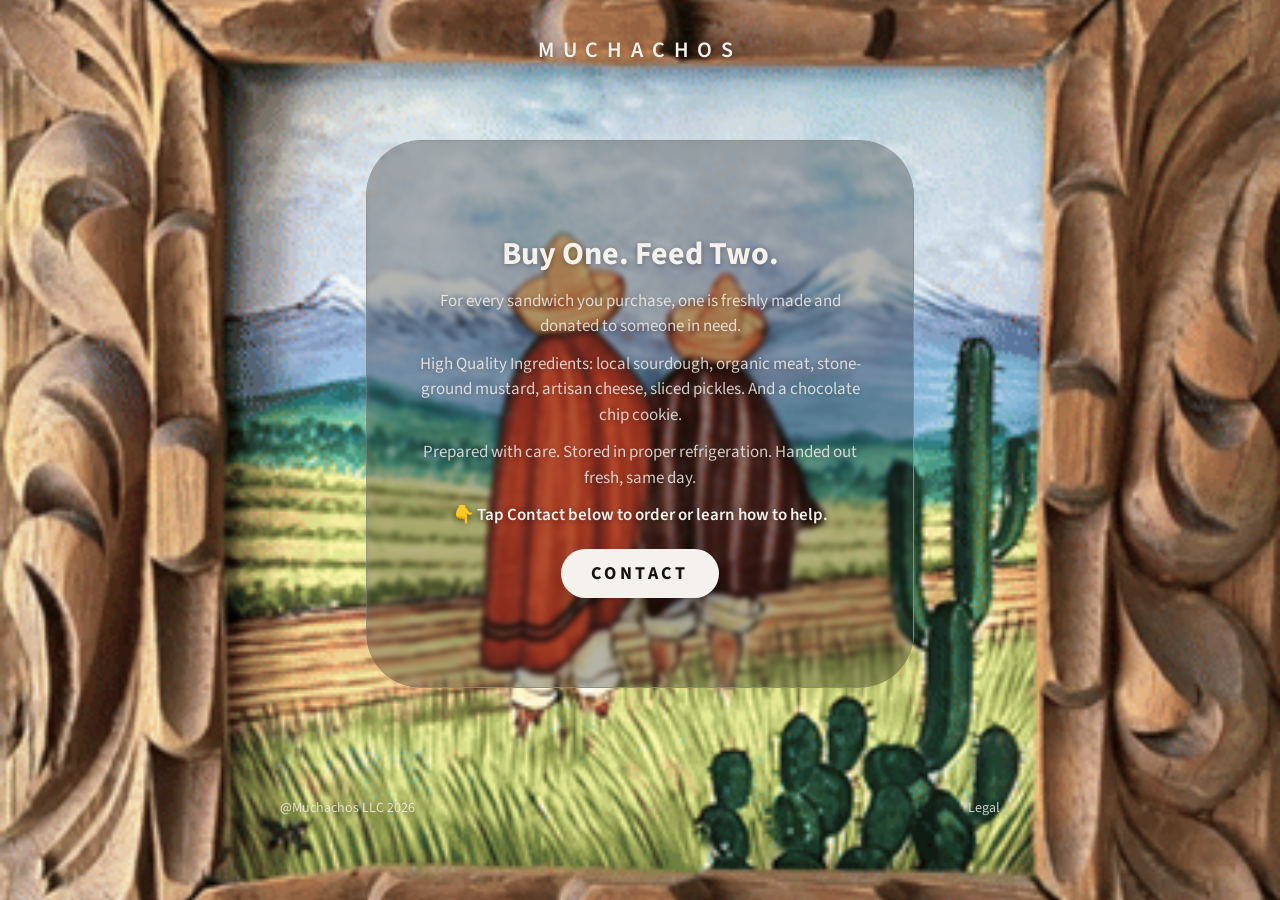
==== index.html @ e2673256 "Refine hero copy and legal spacing" ====
<!doctype html>
<html lang="en">
  <head>
    <meta charset="utf-8" />
    <meta name="viewport" content="width=device-width, initial-scale=1" />
    <title>Muchachos</title>
    <link rel="preconnect" href="https://fonts.googleapis.com" />
    <link rel="preconnect" href="https://fonts.gstatic.com" crossorigin />
    <link
      href="https://fonts.googleapis.com/css2?family=Source+Sans+3:wght@400;600;700&display=swap"
      rel="stylesheet"
    />
    <link rel="stylesheet" href="styles.css" />
  </head>
  <body>
    <header class="site-header" aria-label="Site header">
      <a href="index.html" aria-label="Muchachos home">MUCHACHOS</a>
    </header>
    <div class="frame-container" aria-label="Framed artwork">
      <img class="frame-image" src="public/frame.png" alt="" />
      <div class="image-mask">
        <img class="inner-image" src="public/artwork.jpg" alt="" />
        <div class="text-overlay">
          <h1>Buy One. Feed Two.</h1>
          <p>
            For every sandwich you purchase, one is freshly made and donated to
            someone in need.
          </p>
          <p>
            High Quality Ingredients: local sourdough, organic meat, stone-ground
            mustard, artisan cheese, sliced pickles. And a chocolate chip cookie.
          </p>
          <p>
            Prepared with care. Stored in proper refrigeration. 
            Handed out fresh, same day.
          </p>
          <p class="cta">👇 Tap Contact below to order or learn how to help.</p>
          <a class="contact-button" href="#contact">Contact</a>
        </div>
      </div>
    </div>

    <div class="modal" id="contact" role="dialog" aria-modal="true">
      <a class="modal-backdrop" href="#" aria-label="Close contact form"></a>
      <div class="modal-card" role="document">
        <div class="modal-header">
          <h2>Contact Muchachos</h2>
          <a class="modal-close" href="#" aria-label="Close contact form">×</a>
        </div>
        <form class="contact-form">
          <label>
            Name
            <input type="text" name="name" autocomplete="name" required />
          </label>
          <label>
            Phone
            <input type="tel" name="phone" autocomplete="tel" />
          </label>
          <label>
            Email
            <input type="email" name="email" autocomplete="email" required />
          </label>
          <label>
            Message
            <textarea name="message" rows="4" required></textarea>
          </label>
          <button type="submit">Send Message</button>
        </form>
      </div>
    </div>

    <footer class="site-footer">
      <span class="footer-left">@Muchachos LLC 2026</span>
      <a class="footer-right" href="legal.html">Legal</a>
    </footer>
  </body>
</html>
---- styles.css ----
:root {
  --bg: #111111;
  --text: #f5f2ed;
  --text-muted: rgba(245, 242, 237, 0.82);
  --overlay: rgba(0, 0, 0, 0.28);
  --frame-ratio: 1 / 1;
  --frame-max: 720px;
  --frame-inset: 12%;
  --frame-radius: 10%;
  --card: rgba(10, 10, 10, 0.92);
  --border: rgba(245, 242, 237, 0.18);
}

* {
  box-sizing: border-box;
}

body {
  margin: 0;
  min-height: 100vh;
  display: flex;
  flex-direction: column;
  align-items: center;
  justify-content: center;
  background-image: url("public/background.gif");
  background-size: cover;
  background-position: center;
  background-repeat: no-repeat;
  color: var(--text);
  font-family: "Source Sans 3", "Noto Sans", sans-serif;
  overflow: hidden;
}

.legal-page {
  justify-content: flex-start;
  overflow: auto;
}

.site-header {
  position: fixed;
  top: clamp(16px, 3vw, 28px);
  left: 50%;
  transform: translateX(-50%);
  font-size: clamp(16px, 2.6vw, 22px);
  letter-spacing: 0.4em;
  text-transform: uppercase;
  color: var(--text);
  font-weight: 600;
  z-index: 2;
  text-align: center;
  pointer-events: auto;
  text-shadow: 0 1px 6px rgba(0, 0, 0, 0.35);
}

.site-header a {
  color: inherit;
  text-decoration: none;
  display: inline-flex;
  align-items: center;
  justify-content: center;
  padding: 6px 10px;
}

.frame-container {
  position: relative;
  display: flex;
  align-items: center;
  justify-content: center;
  width: min(84vw, var(--frame-max), calc(100vh - 160px));
  aspect-ratio: var(--frame-ratio);
  max-height: calc(100vh - 160px);
}

.frame-image {
  width: 100%;
  height: auto;
  display: block;
  pointer-events: none;
  user-select: none;
}

.image-mask {
  position: absolute;
  inset: var(--frame-inset);
  overflow: hidden;
  border-radius: var(--frame-radius);
  display: flex;
}

.inner-image {
  width: 100%;
  height: 100%;
  object-fit: cover;
  display: block;
}

.text-overlay {
  position: absolute;
  inset: 0;
  display: flex;
  flex-direction: column;
  justify-content: center;
  align-items: center;
  padding: clamp(28px, 5vw, 48px);
  text-align: center;
  background: var(--overlay);
  backdrop-filter: blur(2px);
  gap: clamp(6px, 1.8vw, 12px);
}

.text-overlay h1 {
  margin: 0;
  font-size: clamp(20px, 3.2vw, 32px);
  font-weight: 700;
  color: var(--text);
  text-shadow: 0 1px 6px rgba(0, 0, 0, 0.35);
}

.text-overlay p {
  margin: 0;
  font-size: clamp(13px, 2.1vw, 17px);
  line-height: 1.5;
  color: var(--text-muted);
  text-shadow: 0 1px 6px rgba(0, 0, 0, 0.3);
}

.text-overlay .cta {
  font-weight: 600;
  color: var(--text);
  text-shadow: 0 1px 6px rgba(0, 0, 0, 0.35);
}

.contact-button {
  margin-top: 8px;
  padding: 12px 30px;
  border-radius: 999px;
  background: var(--text);
  color: #14110c;
  font-size: clamp(14px, 2.2vw, 18px);
  font-weight: 700;
  text-decoration: none;
  text-transform: uppercase;
  letter-spacing: 0.2em;
  transition: transform 0.2s ease, box-shadow 0.2s ease;
  box-shadow: 0 16px 30px rgba(0, 0, 0, 0.32);
}

.contact-button:hover,
.contact-button:focus-visible {
  transform: translateY(-2px);
  box-shadow: 0 20px 36px rgba(0, 0, 0, 0.4);
}

.site-footer {
  display: flex;
  justify-content: space-between;
  width: min(84vw, var(--frame-max), calc(100vh - 160px));
  padding: 24px 0 28px;
  font-size: 14px;
  color: var(--text-muted);
  text-shadow: 0 1px 6px rgba(0, 0, 0, 0.35);
}

.footer-right {
  color: inherit;
  text-decoration: none;
}

.modal {
  position: fixed;
  inset: 0;
  display: flex;
  align-items: center;
  justify-content: center;
  opacity: 0;
  pointer-events: none;
  transition: opacity 0.2s ease;
  z-index: 4;
}

.modal:target {
  opacity: 1;
  pointer-events: auto;
}

.modal-backdrop {
  position: absolute;
  inset: 0;
  background: rgba(0, 0, 0, 0.65);
}

.modal-card {
  position: relative;
  width: min(92vw, 520px);
  background: var(--card);
  border: 1px solid var(--border);
  border-radius: 20px;
  padding: clamp(20px, 4vw, 32px);
  box-shadow: 0 30px 70px rgba(0, 0, 0, 0.45);
  z-index: 1;
}

.modal-header {
  display: flex;
  align-items: center;
  justify-content: space-between;
  gap: 16px;
  margin-bottom: 18px;
}

.modal-header h2 {
  margin: 0;
  font-size: clamp(20px, 3vw, 26px);
  letter-spacing: 0.08em;
  text-transform: uppercase;
}

.modal-close {
  font-size: 28px;
  text-decoration: none;
  color: var(--text);
  line-height: 1;
}

.contact-form {
  display: grid;
  gap: 14px;
}

.contact-form label {
  display: grid;
  gap: 6px;
  font-size: 13px;
  letter-spacing: 0.08em;
  text-transform: uppercase;
  color: var(--text-muted);
}

.contact-form input,
.contact-form textarea {
  width: 100%;
  border-radius: 12px;
  border: 1px solid var(--border);
  background: rgba(255, 255, 255, 0.04);
  color: var(--text);
  padding: 10px 12px;
  font-size: 15px;
  font-family: inherit;
}

.contact-form textarea {
  resize: vertical;
}

.contact-form button {
  margin-top: 6px;
  padding: 12px 18px;
  border-radius: 999px;
  border: none;
  background: var(--text);
  color: #14110c;
  font-size: 14px;
  font-weight: 700;
  text-transform: uppercase;
  letter-spacing: 0.18em;
  cursor: pointer;
}

@media (max-width: 640px) {
  .frame-container {
    width: min(92vw, calc(100vh - 140px));
  }

  .site-footer {
    width: min(92vw, calc(100vh - 140px));
  }
}

@media (max-height: 760px) {
  .text-overlay {
    padding: clamp(20px, 4vw, 32px);
  }

  .text-overlay h1 {
    font-size: clamp(18px, 3vw, 28px);
  }

  .text-overlay p {
    font-size: clamp(12px, 2vw, 16px);
    line-height: 1.4;
  }

  .contact-button {
    padding: 10px 24px;
    font-size: clamp(13px, 2vw, 16px);
    letter-spacing: 0.16em;
  }
}

@media (max-width: 360px), (max-height: 600px) {
  .site-header {
    letter-spacing: 0.28em;
    font-size: 14px;
  }

  .text-overlay {
    gap: 6px;
    padding: 16px;
  }

  .text-overlay h1 {
    font-size: 18px;
  }

  .text-overlay p {
    font-size: 12px;
    line-height: 1.35;
  }

  .contact-button {
    padding: 9px 18px;
    font-size: 12px;
    letter-spacing: 0.12em;
  }

  .site-footer {
    font-size: 12px;
    padding: 16px 0 20px;
  }
}

.bg {
  position: fixed;
  inset: 0;
  background-image: url("public/background.gif");
  background-size: cover;
  background-position: center;
  filter: blur(2px) saturate(0.85);
  transform: scale(1.02);
  z-index: -2;
}

.page {
  position: relative;
  min-height: 100vh;
  width: min(92vw, 960px);
  margin: 0 auto;
  padding: clamp(28px, 6vw, 48px) 0 clamp(44px, 10vw, 84px);
  z-index: 0;
}

.page .site-footer {
  width: 100%;
}

.site-title {
  margin: 0 0 12px;
  text-align: center;
  letter-spacing: 0.4em;
  text-transform: uppercase;
  font-size: clamp(16px, 2.6vw, 22px);
  color: var(--text);
  text-decoration: none;
  text-shadow: 0 1px 6px rgba(0, 0, 0, 0.35);
}

.content {
  background: rgba(12, 12, 12, 0.82);
  border: 1px solid var(--border);
  border-radius: 24px;
  padding: clamp(22px, 5vw, 40px);
  box-shadow: 0 24px 60px rgba(0, 0, 0, 0.45);
  line-height: 1.6;
  margin-bottom: clamp(18px, 5vw, 32px);
}

.content h1 {
  margin-top: 0;
  text-transform: uppercase;
  letter-spacing: 0.18em;
}

.content p {
  color: var(--text-muted);
  text-shadow: 0 1px 6px rgba(0, 0, 0, 0.25);
}

.content strong {
  color: var(--text);
}

.footer-link {
  color: var(--text);
  text-decoration: none;
}

@media (max-width: 720px) {
  .page {
    width: min(92vw, 720px);
    padding: clamp(20px, 6vw, 36px) 0;
  }

  .content {
    border-radius: 18px;
    padding: clamp(18px, 5vw, 28px);
  }

  .content h1 {
    font-size: clamp(20px, 6vw, 28px);
    letter-spacing: 0.12em;
  }

  .site-footer {
    flex-direction: column;
    align-items: center;
    gap: 8px;
  }
}
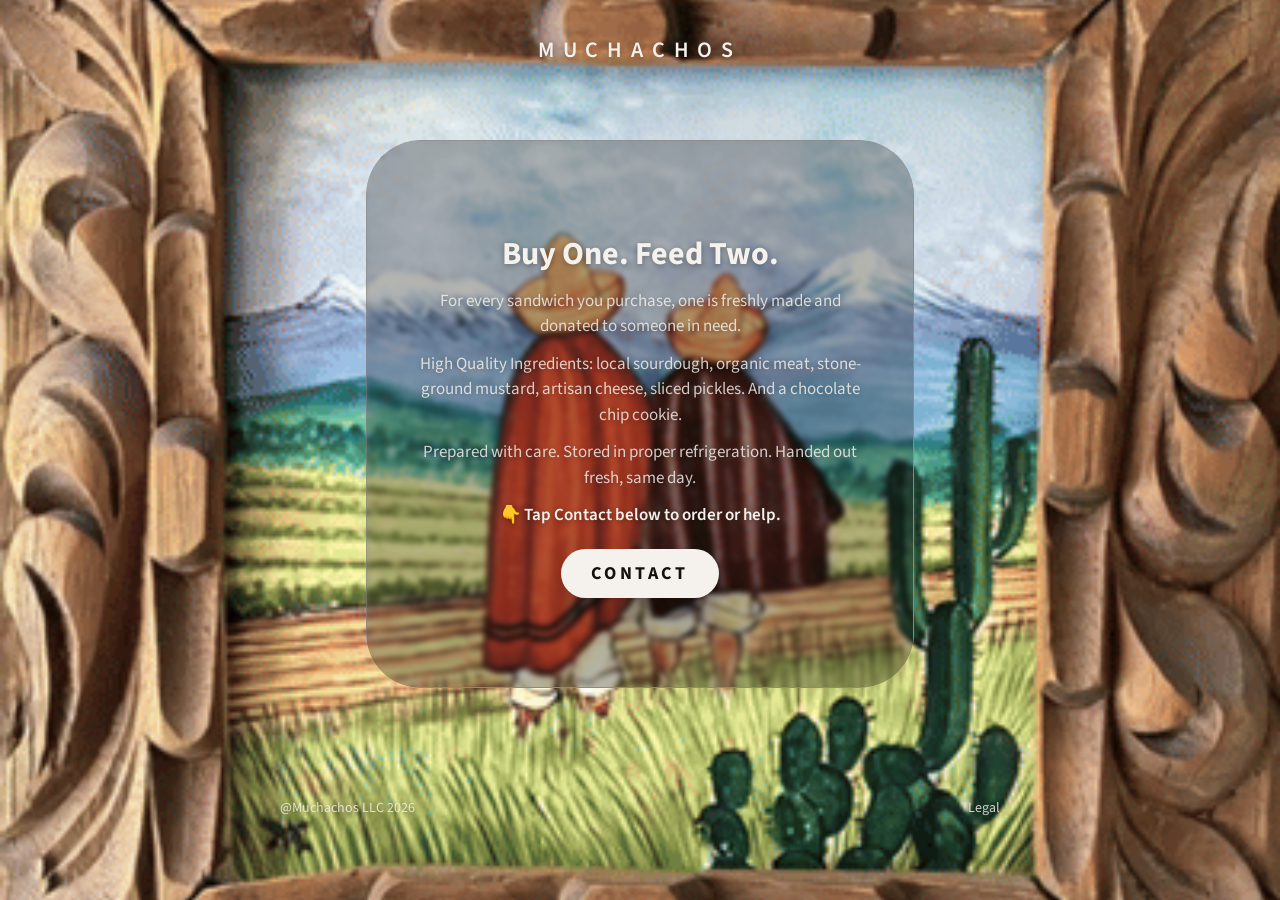
==== commit 4b8f1ddb: "Tweak hero CTA" ====
--- a/index.html
+++ b/index.html
@@ -34,7 +34,7 @@
             Prepared with care. Stored in proper refrigeration. 
             Handed out fresh, same day.
           </p>
-          <p class="cta">👇 Tap Contact below to order or learn how to help.</p>
+          <p class="cta">👇 Tap Contact below to order or help.</p>
           <a class="contact-button" href="#contact">Contact</a>
         </div>
       </div>
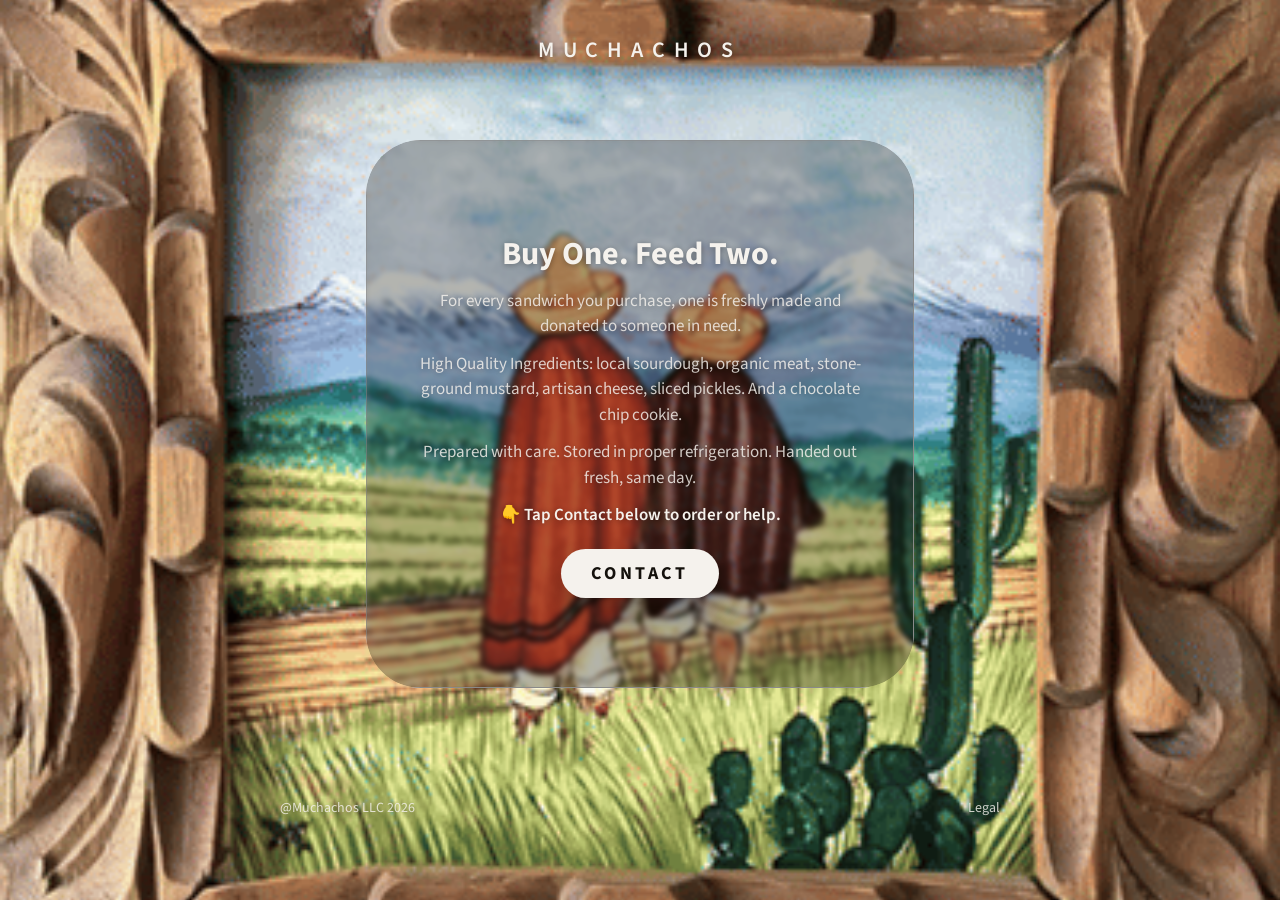
==== commit 49f413ff: "Add default mail subject to contact form" ====
--- a/index.html
+++ b/index.html
@@ -47,7 +47,14 @@
           <h2>Contact Muchachos</h2>
           <a class="modal-close" href="#" aria-label="Close contact form">×</a>
         </div>
-        <form class="contact-form">
+        <form
+          class="contact-form"
+          action="mailto:parkerrevers@gmail.com"
+          method="get"
+          enctype="text/plain"
+        >
+          <input type="hidden" name="cc" value="mattrevers@yahoo.com" />
+          <input type="hidden" name="subject" value="Muchachos contact form" />
           <label>
             Name
             <input type="text" name="name" autocomplete="name" required />
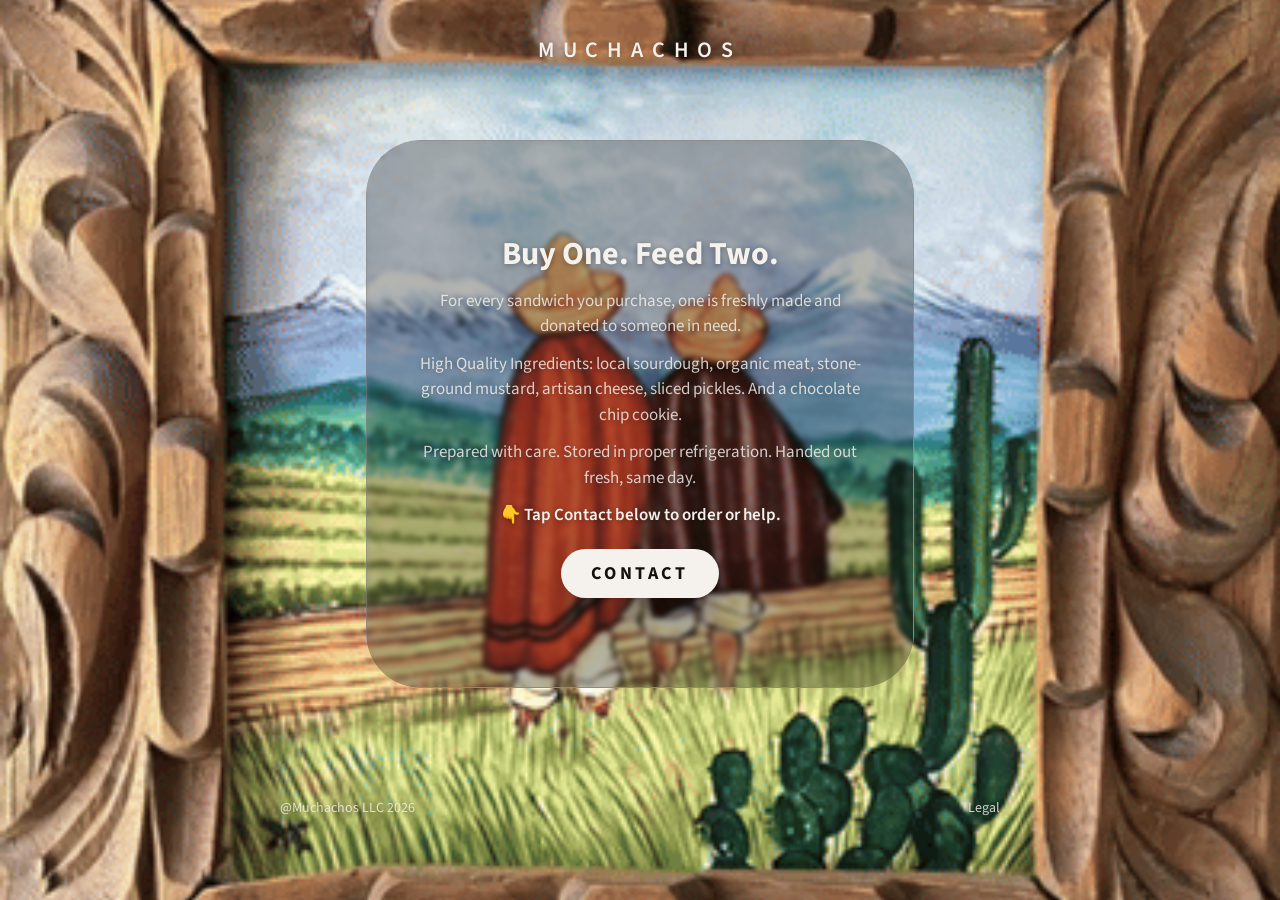
==== commit e0facce9: "Replace contact form with mailto link" ====
--- a/index.html
+++ b/index.html
@@ -35,44 +35,12 @@
             Handed out fresh, same day.
           </p>
           <p class="cta">👇 Tap Contact below to order or help.</p>
-          <a class="contact-button" href="#contact">Contact</a>
+          <a
+            class="contact-button"
+            href="mailto:parkerrevers@gmail.com?cc=mattrevers@yahoo.com&subject=Muchachos%20contact%20form"
+            >Contact</a
+          >
         </div>
-      </div>
-    </div>
-
-    <div class="modal" id="contact" role="dialog" aria-modal="true">
-      <a class="modal-backdrop" href="#" aria-label="Close contact form"></a>
-      <div class="modal-card" role="document">
-        <div class="modal-header">
-          <h2>Contact Muchachos</h2>
-          <a class="modal-close" href="#" aria-label="Close contact form">×</a>
-        </div>
-        <form
-          class="contact-form"
-          action="mailto:parkerrevers@gmail.com"
-          method="get"
-          enctype="text/plain"
-        >
-          <input type="hidden" name="cc" value="mattrevers@yahoo.com" />
-          <input type="hidden" name="subject" value="Muchachos contact form" />
-          <label>
-            Name
-            <input type="text" name="name" autocomplete="name" required />
-          </label>
-          <label>
-            Phone
-            <input type="tel" name="phone" autocomplete="tel" />
-          </label>
-          <label>
-            Email
-            <input type="email" name="email" autocomplete="email" required />
-          </label>
-          <label>
-            Message
-            <textarea name="message" rows="4" required></textarea>
-          </label>
-          <button type="submit">Send Message</button>
-        </form>
       </div>
     </div>
 
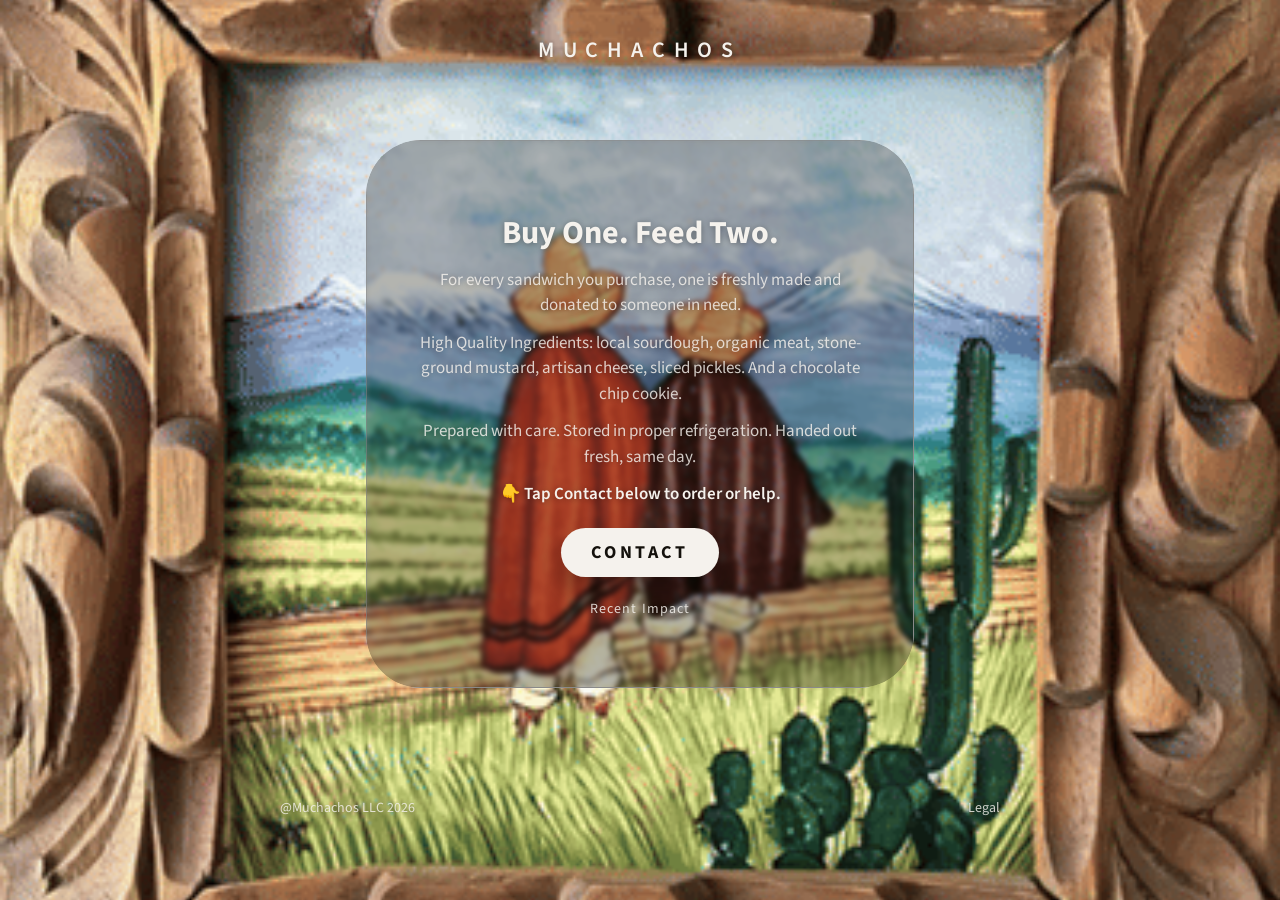
==== commit 5e4d5e7b: "Update recent impact layout" ====
--- a/index.html
+++ b/index.html
@@ -40,6 +40,7 @@
             href="mailto:parkerrevers@gmail.com?cc=mattrevers@yahoo.com&subject=Muchachos%20contact%20form"
             >Contact</a
           >
+          <a class="recent-link" href="recent/">Recent Impact</a>
         </div>
       </div>
     </div>
--- a/styles.css
+++ b/styles.css
@@ -6,6 +6,10 @@
   --frame-ratio: 1 / 1;
   --frame-max: 720px;
   --frame-inset: 12%;
+  --frame-inset-ratio: 0.12;
+  --frame-size: min(84vw, var(--frame-max), calc(100vh - 160px));
+  --overlay-scale: calc(1 - (var(--frame-inset-ratio) * 2));
+  --overlay-size: calc(var(--frame-size) * var(--overlay-scale));
   --frame-radius: 10%;
   --card: rgba(10, 10, 10, 0.92);
   --border: rgba(245, 242, 237, 0.18);
@@ -66,9 +70,9 @@
   display: flex;
   align-items: center;
   justify-content: center;
-  width: min(84vw, var(--frame-max), calc(100vh - 160px));
+  width: var(--frame-size);
   aspect-ratio: var(--frame-ratio);
-  max-height: calc(100vh - 160px);
+  max-height: var(--frame-size);
 }
 
 .frame-image {
@@ -151,19 +155,135 @@
   box-shadow: 0 20px 36px rgba(0, 0, 0, 0.4);
 }
 
+.recent-link {
+  margin-top: 10px;
+  font-size: clamp(12px, 1.9vw, 14px);
+  letter-spacing: 0.08em;
+  color: var(--text);
+  text-decoration: none;
+  text-underline-offset: 4px;
+  opacity: 0.85;
+  transition: opacity 0.2s ease, transform 0.2s ease;
+  display: inline-flex;
+  align-items: center;
+  gap: 6px;
+}
+
+.recent-link:hover,
+.recent-link:focus-visible {
+  opacity: 1;
+  text-decoration: underline;
+  transform: translateY(-1px);
+}
+
 .site-footer {
   display: flex;
   justify-content: space-between;
-  width: min(84vw, var(--frame-max), calc(100vh - 160px));
+  width: var(--frame-size);
   padding: 24px 0 28px;
   font-size: 14px;
   color: var(--text-muted);
   text-shadow: 0 1px 6px rgba(0, 0, 0, 0.35);
 }
 
+.site-footer.impact-footer {
+  flex-direction: column;
+  align-items: stretch;
+  gap: 18px;
+}
+
+.footer-meta {
+  display: flex;
+  align-items: center;
+  justify-content: space-between;
+  gap: 12px;
+}
+
+.impact {
+  display: grid;
+  gap: 12px;
+}
+
+.impact-title {
+  margin: 0;
+  font-size: 12px;
+  text-transform: uppercase;
+  letter-spacing: 0.32em;
+  color: var(--text);
+}
+
+.impact-list {
+  list-style: none;
+  margin: 0;
+  padding: 0;
+  display: grid;
+  gap: 16px;
+}
+
+.impact-item {
+  border: 1px solid var(--border);
+  border-radius: 18px;
+  padding: 14px;
+  background: rgba(12, 12, 12, 0.7);
+  box-shadow: 0 18px 38px rgba(0, 0, 0, 0.35);
+}
+
+.impact-meta {
+  display: flex;
+  flex-direction: column;
+  gap: 6px;
+  margin-bottom: 12px;
+}
+
+.impact-date {
+  font-size: 12px;
+  text-transform: uppercase;
+  letter-spacing: 0.18em;
+  color: var(--text-muted);
+}
+
+.impact-description {
+  font-size: 15px;
+  color: var(--text);
+}
+
+.impact-carousel {
+  overflow-x: auto;
+  scroll-snap-type: x mandatory;
+  -webkit-overflow-scrolling: touch;
+}
+
+.impact-track {
+  display: grid;
+  grid-auto-flow: column;
+  grid-auto-columns: clamp(200px, 38vw, 320px);
+  gap: 12px;
+  padding-bottom: 4px;
+}
+
+.impact-track img {
+  width: 100%;
+  height: 100%;
+  aspect-ratio: 4 / 3;
+  object-fit: cover;
+  border-radius: 14px;
+  border: 1px solid rgba(255, 255, 255, 0.12);
+  scroll-snap-align: start;
+  box-shadow: 0 12px 24px rgba(0, 0, 0, 0.35);
+}
+
 .footer-right {
   color: inherit;
+}
+
+.site-footer a.footer-right {
   text-decoration: none;
+  text-underline-offset: 4px;
+}
+
+.site-footer a.footer-right:hover,
+.site-footer a.footer-right:focus-visible {
+  text-decoration: underline;
 }
 
 .modal {
@@ -267,12 +387,16 @@
 }
 
 @media (max-width: 640px) {
+  :root {
+    --frame-size: min(92vw, calc(100vh - 140px));
+  }
+
   .frame-container {
-    width: min(92vw, calc(100vh - 140px));
+    width: var(--frame-size);
   }
 
   .site-footer {
-    width: min(92vw, calc(100vh - 140px));
+    width: var(--frame-size);
   }
 }
 
@@ -298,34 +422,48 @@
 }
 
 @media (max-width: 360px), (max-height: 600px) {
+  :root {
+    --frame-size: min(94vw, var(--frame-max), calc(100vh - 120px));
+    --frame-inset: 10%;
+    --frame-inset-ratio: 0.1;
+  }
+
   .site-header {
     letter-spacing: 0.28em;
     font-size: 14px;
   }
 
   .text-overlay {
-    gap: 6px;
-    padding: 16px;
+    gap: 4px;
+    padding: 14px;
   }
 
   .text-overlay h1 {
-    font-size: 18px;
+    font-size: 17px;
   }
 
   .text-overlay p {
-    font-size: 12px;
-    line-height: 1.35;
+    font-size: 11px;
+    line-height: 1.3;
   }
 
   .contact-button {
-    padding: 9px 18px;
-    font-size: 12px;
-    letter-spacing: 0.12em;
+    padding: 8px 16px;
+    font-size: 11px;
+    letter-spacing: 0.1em;
+  }
+
+  .recent-link {
+    font-size: 11px;
+  }
+
+  .recent-page .content {
+    padding: 14px;
   }
 
   .site-footer {
-    font-size: 12px;
-    padding: 16px 0 20px;
+    font-size: 11px;
+    padding: 12px 0 16px;
   }
 }
 
@@ -385,6 +523,147 @@
   text-shadow: 0 1px 6px rgba(0, 0, 0, 0.25);
 }
 
+.recent-content {
+  display: grid;
+  gap: 26px;
+}
+
+.recent-page {
+  justify-content: center;
+  overflow: hidden;
+}
+
+.recent-page .page {
+  width: var(--frame-size);
+  min-height: auto;
+  padding: 0;
+  margin: 0;
+  display: flex;
+  flex-direction: column;
+  align-items: center;
+  gap: 20px;
+}
+
+.recent-page .content {
+  width: var(--overlay-size);
+  height: var(--overlay-size);
+  margin-bottom: 0;
+  padding: clamp(28px, 5vw, 48px);
+  overflow: hidden;
+  display: flex;
+  flex-direction: column;
+}
+
+.recent-entry {
+  display: grid;
+  gap: 18px;
+}
+
+.recent-meta {
+  display: grid;
+  gap: 6px;
+}
+
+.recent-meta h2 {
+  margin: 0;
+  font-size: clamp(16px, 2.4vw, 20px);
+  letter-spacing: 0.18em;
+  text-transform: uppercase;
+  color: var(--text);
+}
+
+.recent-meta p {
+  margin: 0;
+  color: var(--text-muted);
+}
+
+.recent-carousel {
+  position: relative;
+  display: grid;
+  justify-items: center;
+  gap: 14px;
+}
+
+.carousel-viewport {
+  width: 100%;
+  overflow: hidden;
+  border-radius: 28px;
+  background: rgba(0, 0, 0, 0.25);
+  box-shadow: 0 24px 50px rgba(0, 0, 0, 0.4);
+}
+
+.carousel-track {
+  display: grid;
+  grid-auto-flow: column;
+  grid-auto-columns: 100%;
+  transition: transform 0.35s ease;
+}
+
+.carousel-slide {
+  margin: 0;
+}
+
+.carousel-slide img {
+  width: 100%;
+  height: 100%;
+  aspect-ratio: 4 / 3;
+  object-fit: cover;
+  display: block;
+}
+
+.carousel-btn {
+  position: absolute;
+  top: 50%;
+  transform: translateY(-50%);
+  width: 46px;
+  height: 46px;
+  border-radius: 50%;
+  border: 1px solid rgba(255, 255, 255, 0.22);
+  background: rgba(10, 10, 10, 0.7);
+  color: var(--text);
+  font-size: 26px;
+  line-height: 1;
+  cursor: pointer;
+  display: grid;
+  place-items: center;
+  transition: transform 0.2s ease, background 0.2s ease;
+}
+
+.carousel-btn:hover,
+.carousel-btn:focus-visible {
+  transform: translateY(-50%) scale(1.04);
+  background: rgba(10, 10, 10, 0.85);
+}
+
+.carousel-btn.prev {
+  left: 12px;
+}
+
+.carousel-btn.next {
+  right: 12px;
+}
+
+.carousel-dots {
+  display: flex;
+  align-items: center;
+  justify-content: center;
+  gap: 8px;
+}
+
+.carousel-dot {
+  width: 8px;
+  height: 8px;
+  border-radius: 999px;
+  border: none;
+  background: rgba(245, 242, 237, 0.35);
+  cursor: pointer;
+  padding: 0;
+}
+
+.carousel-dot.is-active {
+  background: var(--text);
+}
+
 .content strong {
   color: var(--text);
 }
@@ -392,6 +671,68 @@
 .footer-link {
   color: var(--text);
   text-decoration: none;
+}
+
+@media (max-height: 520px) {
+  :root {
+    --frame-size: min(94vw, var(--frame-max), calc(100vh - 80px));
+    --frame-inset: 8%;
+    --frame-inset-ratio: 0.08;
+  }
+
+  .site-header {
+    top: 10px;
+    font-size: 14px;
+    letter-spacing: 0.28em;
+  }
+
+  .text-overlay {
+    padding: 14px;
+    gap: 4px;
+  }
+
+  .text-overlay h1 {
+    font-size: 16px;
+  }
+
+  .text-overlay p {
+    font-size: 11px;
+    line-height: 1.3;
+  }
+
+  .contact-button {
+    padding: 8px 18px;
+    font-size: 11px;
+    letter-spacing: 0.12em;
+  }
+
+  .recent-link {
+    font-size: 11px;
+  }
+
+  .site-footer {
+    padding: 12px 0 16px;
+    font-size: 11px;
+  }
+
+  .recent-page .content {
+    padding: 16px;
+  }
+
+  .recent-meta h2 {
+    font-size: 13px;
+    letter-spacing: 0.12em;
+  }
+
+  .carousel-viewport {
+    border-radius: 18px;
+  }
+
+  .carousel-btn {
+    width: 36px;
+    height: 36px;
+    font-size: 20px;
+  }
 }
 
 @media (max-width: 720px) {
@@ -415,4 +756,13 @@
     align-items: center;
     gap: 8px;
   }
-}
+
+  .site-footer.impact-footer {
+    align-items: stretch;
+    gap: 16px;
+  }
+
+  .footer-meta {
+    flex-direction: column;
+  }
+}
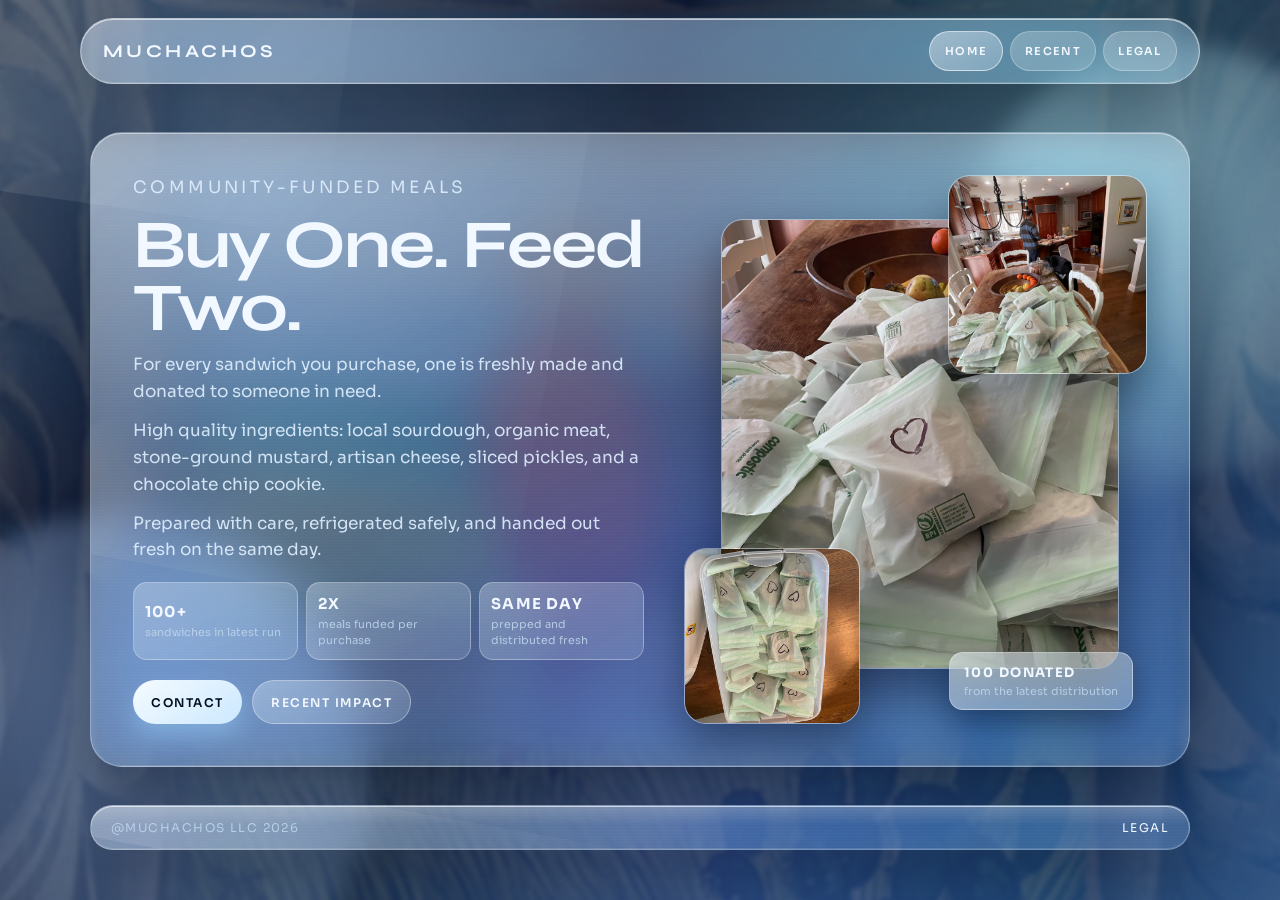
==== commit 79abda3e: "Refine liquid glass UI with mobile polish and interaction effects" ====
--- a/index.html
+++ b/index.html
@@ -3,51 +3,99 @@
   <head>
     <meta charset="utf-8" />
     <meta name="viewport" content="width=device-width, initial-scale=1" />
-    <title>Muchachos</title>
+    <title>Muchachos | Buy One. Feed Two.</title>
     <link rel="preconnect" href="https://fonts.googleapis.com" />
     <link rel="preconnect" href="https://fonts.gstatic.com" crossorigin />
     <link
-      href="https://fonts.googleapis.com/css2?family=Source+Sans+3:wght@400;600;700&display=swap"
+      href="https://fonts.googleapis.com/css2?family=Sora:wght@400;500;600;700&family=Syne:wght@500;700;800&display=swap"
       rel="stylesheet"
     />
     <link rel="stylesheet" href="styles.css" />
   </head>
-  <body>
-    <header class="site-header" aria-label="Site header">
-      <a href="index.html" aria-label="Muchachos home">MUCHACHOS</a>
+  <body class="home-page">
+    <div class="bg" aria-hidden="true"></div>
+
+    <header class="site-header" aria-label="Primary navigation">
+      <a class="brand" href="index.html" aria-label="Muchachos home">Muchachos</a>
+      <nav class="nav-links" aria-label="Site links">
+        <a href="index.html" aria-current="page">Home</a>
+        <a href="recent/">Recent</a>
+        <a href="legal.html">Legal</a>
+      </nav>
     </header>
-    <div class="frame-container" aria-label="Framed artwork">
-      <img class="frame-image" src="public/frame.png" alt="" />
-      <div class="image-mask">
-        <img class="inner-image" src="public/artwork.jpg" alt="" />
-        <div class="text-overlay">
+
+    <main class="page home-shell">
+      <section class="glass-panel hero-panel" data-reveal>
+        <div class="hero-copy">
+          <p class="eyebrow">Community-Funded Meals</p>
           <h1>Buy One. Feed Two.</h1>
           <p>
-            For every sandwich you purchase, one is freshly made and donated to
-            someone in need.
+            For every sandwich you purchase, one is freshly made and donated to someone in need.
           </p>
           <p>
-            High Quality Ingredients: local sourdough, organic meat, stone-ground
-            mustard, artisan cheese, sliced pickles. And a chocolate chip cookie.
+            High quality ingredients: local sourdough, organic meat, stone-ground mustard, artisan
+            cheese, sliced pickles, and a chocolate chip cookie.
           </p>
-          <p>
-            Prepared with care. Stored in proper refrigeration. 
-            Handed out fresh, same day.
-          </p>
-          <p class="cta">👇 Tap Contact below to order or help.</p>
-          <a
-            class="contact-button"
-            href="mailto:parkerrevers@gmail.com?cc=mattrevers@yahoo.com&subject=Muchachos%20contact%20form"
-            >Contact</a
-          >
-          <a class="recent-link" href="recent/">Recent Impact</a>
+          <p>Prepared with care, refrigerated safely, and handed out fresh on the same day.</p>
+          <ul class="hero-stats" aria-label="Impact highlights">
+            <li>
+              <strong>100+</strong>
+              <span>sandwiches in latest run</span>
+            </li>
+            <li>
+              <strong>2x</strong>
+              <span>meals funded per purchase</span>
+            </li>
+            <li>
+              <strong>same day</strong>
+              <span>prepped and distributed fresh</span>
+            </li>
+          </ul>
+          <div class="hero-actions">
+            <a
+              class="btn-primary"
+              href="mailto:parkerrevers@gmail.com?cc=mattrevers@yahoo.com&subject=Muchachos%20contact%20form"
+              data-tilt
+              >Contact</a
+            >
+            <a class="btn-secondary" href="recent/" data-tilt>Recent Impact</a>
+          </div>
         </div>
-      </div>
-    </div>
 
-    <footer class="site-footer">
+        <div class="hero-media" aria-label="Recent impact gallery">
+          <figure class="media-card media-main" data-tilt>
+            <img
+              src="public/recent/recent-01.png"
+              alt="Packaged sandwiches on a table ready for distribution."
+              loading="eager"
+            />
+          </figure>
+          <figure class="media-card media-top" data-tilt>
+            <img
+              src="public/recent/recent-03.png"
+              alt="A kitchen where sandwiches are prepared."
+              loading="lazy"
+            />
+          </figure>
+          <figure class="media-card media-bottom" data-tilt>
+            <img
+              src="public/recent/recent-04.png"
+              alt="A storage bin filled with freshly prepared sandwiches."
+              loading="lazy"
+            />
+          </figure>
+          <div class="glass-chip" data-tilt>
+            <strong>100 donated</strong>
+            <span>from the latest distribution</span>
+          </div>
+        </div>
+      </section>
+    </main>
+
+    <footer class="site-footer glass-panel" data-reveal>
       <span class="footer-left">@Muchachos LLC 2026</span>
       <a class="footer-right" href="legal.html">Legal</a>
     </footer>
+    <script src="app.js" defer></script>
   </body>
 </html>
--- a/styles.css
+++ b/styles.css
@@ -1,602 +1,557 @@
 :root {
-  --bg: #111111;
-  --text: #f5f2ed;
-  --text-muted: rgba(245, 242, 237, 0.82);
-  --overlay: rgba(0, 0, 0, 0.28);
-  --frame-ratio: 1 / 1;
-  --frame-max: 720px;
-  --frame-inset: 12%;
-  --frame-inset-ratio: 0.12;
-  --frame-size: min(84vw, var(--frame-max), calc(100vh - 160px));
-  --overlay-scale: calc(1 - (var(--frame-inset-ratio) * 2));
-  --overlay-size: calc(var(--frame-size) * var(--overlay-scale));
-  --frame-radius: 10%;
-  --card: rgba(10, 10, 10, 0.92);
-  --border: rgba(245, 242, 237, 0.18);
-}
-
-* {
+  --bg-deep: #040f22;
+  --bg-mid: #0a1e3f;
+  --bg-soft: #1f4b7e;
+  --text: #f2f8ff;
+  --text-muted: rgba(224, 239, 255, 0.9);
+  --text-soft: rgba(189, 212, 234, 0.9);
+  --line-soft: rgba(255, 255, 255, 0.27);
+  --line-strong: rgba(255, 255, 255, 0.42);
+  --glass-fill: rgba(184, 219, 255, 0.14);
+  --glass-fill-strong: rgba(203, 232, 255, 0.25);
+  --glass-shadow: 0 24px 72px rgba(1, 8, 24, 0.5);
+  --glass-inset: inset 0 1px 0 rgba(255, 255, 255, 0.62), inset 0 -1px 0 rgba(255, 255, 255, 0.12);
+  --blur: 26px;
+  --radius-xl: 32px;
+  --radius-lg: 22px;
+  --radius-md: 14px;
+  --safe-top: max(env(safe-area-inset-top), 0px);
+  --safe-bottom: max(env(safe-area-inset-bottom), 0px);
+  --header-width: min(95vw, 1120px);
+  --page-width: min(95vw, 1100px);
+  --scroll-progress: 0;
+}
+
+*,
+*::before,
+*::after {
   box-sizing: border-box;
+}
+
+html,
+body {
+  min-height: 100%;
 }
 
 body {
   margin: 0;
-  min-height: 100vh;
+  position: relative;
+  overflow-x: hidden;
+  color: var(--text);
+  font-family: "Sora", "Avenir Next", "Segoe UI", sans-serif;
+  background:
+    radial-gradient(circle at 15% 12%, rgba(121, 193, 255, 0.33), transparent 35%),
+    radial-gradient(circle at 83% 12%, rgba(113, 235, 219, 0.26), transparent 30%),
+    radial-gradient(circle at 53% 90%, rgba(112, 132, 255, 0.26), transparent 42%),
+    linear-gradient(140deg, var(--bg-deep), var(--bg-mid) 58%, var(--bg-soft));
+}
+
+body.home-page,
+body.legal-page,
+body.recent-page {
   display: flex;
   flex-direction: column;
   align-items: center;
-  justify-content: center;
+}
+
+body.legal-page {
+  background:
+    radial-gradient(circle at 20% 10%, rgba(120, 203, 255, 0.27), transparent 34%),
+    radial-gradient(circle at 84% 84%, rgba(129, 154, 255, 0.22), transparent 40%),
+    linear-gradient(145deg, #071025, #102a4c 56%, #2a4f7d);
+}
+
+body.recent-page {
+  background:
+    radial-gradient(circle at 18% 14%, rgba(109, 229, 212, 0.25), transparent 36%),
+    radial-gradient(circle at 88% 16%, rgba(141, 190, 255, 0.33), transparent 34%),
+    linear-gradient(146deg, #031024, #0e2a4b 54%, #255985);
+}
+
+body::before,
+body::after {
+  content: "";
+  position: fixed;
+  border-radius: 50%;
+  pointer-events: none;
+  z-index: -4;
+  filter: blur(12px);
+}
+
+body::before {
+  width: clamp(240px, 34vw, 480px);
+  height: clamp(240px, 34vw, 480px);
+  right: -9vw;
+  top: 5vh;
+  background: radial-gradient(circle at 35% 35%, rgba(194, 243, 255, 0.57), rgba(83, 166, 255, 0));
+  animation: orb-float-a 15s ease-in-out infinite;
+}
+
+body::after {
+  width: clamp(280px, 40vw, 560px);
+  height: clamp(280px, 40vw, 560px);
+  left: -11vw;
+  bottom: -14vh;
+  background: radial-gradient(circle at 62% 30%, rgba(169, 206, 255, 0.53), rgba(94, 137, 255, 0));
+  animation: orb-float-b 19s ease-in-out infinite;
+}
+
+.bg {
+  position: fixed;
+  inset: -4%;
   background-image: url("public/background.gif");
   background-size: cover;
   background-position: center;
-  background-repeat: no-repeat;
-  color: var(--text);
-  font-family: "Source Sans 3", "Noto Sans", sans-serif;
-  overflow: hidden;
-}
-
-.legal-page {
-  justify-content: flex-start;
-  overflow: auto;
+  opacity: 0.18;
+  mix-blend-mode: screen;
+  filter: saturate(1.1) contrast(1.04) blur(1px);
+  transform: scale(1.05);
+  z-index: -5;
 }
 
 .site-header {
   position: fixed;
-  top: clamp(16px, 3vw, 28px);
+  top: calc(var(--safe-top) + clamp(8px, 2.2vw, 18px));
   left: 50%;
   transform: translateX(-50%);
-  font-size: clamp(16px, 2.6vw, 22px);
-  letter-spacing: 0.4em;
+  width: var(--header-width);
+  display: flex;
+  align-items: center;
+  justify-content: space-between;
+  gap: clamp(8px, 1.8vw, 14px);
+  padding: clamp(8px, 1.5vw, 12px) clamp(11px, 1.9vw, 22px);
+  border-radius: 999px;
+  border: 1px solid var(--line-strong);
+  background:
+    linear-gradient(145deg, rgba(255, 255, 255, 0.32), rgba(255, 255, 255, 0.12)),
+    var(--glass-fill);
+  box-shadow: var(--glass-shadow), var(--glass-inset);
+  backdrop-filter: blur(calc(var(--blur) + 3px)) saturate(180%);
+  -webkit-backdrop-filter: blur(calc(var(--blur) + 3px)) saturate(180%);
+  z-index: 80;
+  isolation: isolate;
+  transition: box-shadow 0.35s ease, transform 0.35s ease, background 0.35s ease, border-color 0.35s ease;
+}
+
+.site-header.is-scrolled {
+  border-color: rgba(255, 255, 255, 0.5);
+  background:
+    linear-gradient(145deg, rgba(255, 255, 255, 0.39), rgba(255, 255, 255, 0.14)),
+    rgba(169, 211, 255, 0.2);
+  box-shadow: 0 26px 70px rgba(2, 8, 24, 0.56), var(--glass-inset);
+  transform: translateX(-50%) translateY(-1px) scale(0.996);
+}
+
+.site-header::after {
+  content: "";
+  position: absolute;
+  inset: -140% 58% -140% -42%;
+  background: linear-gradient(120deg, rgba(255, 255, 255, 0.58), rgba(255, 255, 255, 0));
+  pointer-events: none;
+  opacity: 0.55;
+  z-index: 0;
+  transform: translateX(calc((var(--scroll-progress) - 0.5) * 44%)) rotate(8deg);
+  will-change: transform;
+}
+
+.site-header > * {
+  position: relative;
+  z-index: 1;
+}
+
+.brand {
+  color: var(--text);
+  text-decoration: none;
   text-transform: uppercase;
+  font-family: "Syne", "Sora", sans-serif;
+  font-size: clamp(13px, 2vw, 18px);
+  font-weight: 700;
+  letter-spacing: 0.19em;
+  white-space: nowrap;
+}
+
+.nav-links {
+  display: flex;
+  align-items: center;
+  gap: 7px;
+  flex-wrap: nowrap;
+}
+
+.nav-links a {
   color: var(--text);
+  text-decoration: none;
+  text-transform: uppercase;
+  letter-spacing: 0.12em;
+  font-size: 11px;
   font-weight: 600;
-  z-index: 2;
-  text-align: center;
-  pointer-events: auto;
-  text-shadow: 0 1px 6px rgba(0, 0, 0, 0.35);
-}
-
-.site-header a {
-  color: inherit;
-  text-decoration: none;
+  min-height: 40px;
+  min-width: 74px;
   display: inline-flex;
   align-items: center;
   justify-content: center;
-  padding: 6px 10px;
-}
-
-.frame-container {
+  padding: 0 14px;
+  border-radius: 999px;
+  border: 1px solid rgba(255, 255, 255, 0.26);
+  background:
+    linear-gradient(150deg, rgba(255, 255, 255, 0.18), rgba(255, 255, 255, 0.06)),
+    rgba(255, 255, 255, 0.08);
+  transition: transform 0.24s ease, border-color 0.24s ease, background 0.24s ease;
+}
+
+.nav-links a[aria-current="page"] {
+  border-color: rgba(255, 255, 255, 0.54);
+  background:
+    linear-gradient(150deg, rgba(255, 255, 255, 0.34), rgba(255, 255, 255, 0.11)),
+    rgba(201, 226, 255, 0.18);
+}
+
+.nav-links a:hover,
+.nav-links a:focus-visible {
+  transform: translateY(-1px);
+  border-color: rgba(255, 255, 255, 0.44);
+  background:
+    linear-gradient(150deg, rgba(255, 255, 255, 0.3), rgba(255, 255, 255, 0.09)),
+    rgba(192, 223, 255, 0.16);
+}
+
+.page {
+  width: var(--page-width);
+  padding: calc(var(--safe-top) + clamp(92px, 12.6vw, 132px)) 0 clamp(20px, 4vw, 38px);
+}
+
+.home-shell,
+.legal-shell,
+.recent-shell {
+  display: flex;
+  justify-content: center;
+}
+
+.glass-panel {
   position: relative;
+  overflow: hidden;
+  border-radius: var(--radius-xl);
+  border: 1px solid var(--line-soft);
+  background:
+    linear-gradient(157deg, rgba(255, 255, 255, 0.31), rgba(255, 255, 255, 0.06) 61%),
+    var(--glass-fill);
+  box-shadow: var(--glass-shadow), var(--glass-inset);
+  backdrop-filter: blur(var(--blur)) saturate(174%);
+  -webkit-backdrop-filter: blur(var(--blur)) saturate(174%);
+}
+
+.glass-panel::before {
+  content: "";
+  position: absolute;
+  inset: 0;
+  pointer-events: none;
+  background:
+    linear-gradient(180deg, rgba(255, 255, 255, 0.34), rgba(255, 255, 255, 0) 44%),
+    repeating-linear-gradient(
+      0deg,
+      rgba(255, 255, 255, 0.03) 0px,
+      rgba(255, 255, 255, 0.03) 1px,
+      rgba(255, 255, 255, 0) 1px,
+      rgba(255, 255, 255, 0) 3px
+    );
+  mix-blend-mode: soft-light;
+  opacity: 0.56;
+  z-index: 0;
+}
+
+.glass-panel::after {
+  content: "";
+  position: absolute;
+  inset: -120% 42% auto -38%;
+  height: 185%;
+  background: linear-gradient(120deg, rgba(255, 255, 255, 0.46), rgba(255, 255, 255, 0));
+  transform: translateX(calc((var(--scroll-progress) - 0.5) * 22%)) rotate(10deg);
+  pointer-events: none;
+  opacity: 0.48;
+  z-index: 0;
+  will-change: transform;
+}
+
+.glass-panel > * {
+  position: relative;
+  z-index: 1;
+}
+
+.hero-panel {
+  width: 100%;
+  padding: clamp(22px, 3.6vw, 42px);
+  display: grid;
+  grid-template-columns: 1.05fr 0.95fr;
+  gap: clamp(18px, 3.6vw, 40px);
+}
+
+.hero-copy {
+  display: grid;
+  align-content: center;
+  gap: 12px;
+}
+
+.eyebrow {
+  margin: 0;
+  color: var(--text-soft);
+  font-size: 12px;
+  text-transform: uppercase;
+  letter-spacing: 0.2em;
+}
+
+.hero-copy h1 {
+  margin: 0;
+  font-family: "Syne", "Sora", sans-serif;
+  font-size: clamp(34px, 7vw, 68px);
+  line-height: 0.93;
+  letter-spacing: -0.03em;
+}
+
+.hero-copy p {
+  margin: 0;
+  color: var(--text-muted);
+  font-size: clamp(14px, 1.78vw, 17px);
+  line-height: 1.58;
+  max-width: 57ch;
+}
+
+.hero-stats {
+  list-style: none;
+  margin: 6px 0 0;
+  padding: 0;
+  display: grid;
+  gap: 8px;
+  grid-template-columns: repeat(3, minmax(0, 1fr));
+}
+
+.hero-stats li {
+  min-height: 76px;
+  border-radius: var(--radius-md);
+  border: 1px solid rgba(255, 255, 255, 0.28);
+  background:
+    linear-gradient(152deg, rgba(255, 255, 255, 0.22), rgba(255, 255, 255, 0.06)),
+    rgba(175, 210, 248, 0.12);
+  padding: 11px;
+  display: grid;
+  gap: 4px;
+  align-content: center;
+}
+
+.hero-stats strong {
+  text-transform: uppercase;
+  letter-spacing: 0.08em;
+  font-size: clamp(12px, 1.45vw, 15px);
+}
+
+.hero-stats span {
+  color: var(--text-soft);
+  font-size: 11px;
+  line-height: 1.4;
+}
+
+.hero-actions {
+  margin-top: 8px;
   display: flex;
+  flex-wrap: wrap;
+  gap: 10px;
+}
+
+.btn-primary,
+.btn-secondary {
+  min-height: 44px;
+  padding: 0 18px;
+  border-radius: 999px;
+  display: inline-flex;
   align-items: center;
   justify-content: center;
-  width: var(--frame-size);
-  aspect-ratio: var(--frame-ratio);
-  max-height: var(--frame-size);
-}
-
-.frame-image {
-  width: 100%;
-  height: auto;
-  display: block;
-  pointer-events: none;
-  user-select: none;
-}
-
-.image-mask {
+  text-decoration: none;
+  text-transform: uppercase;
+  letter-spacing: 0.13em;
+  font-size: 12px;
+  font-weight: 600;
+  transition: transform 0.24s ease, box-shadow 0.24s ease, background 0.24s ease;
+}
+
+.btn-primary {
+  color: #031022;
+  background: linear-gradient(142deg, #f4fbff, #cce8ff);
+  box-shadow: 0 12px 24px rgba(159, 217, 255, 0.4);
+}
+
+.btn-secondary {
+  color: var(--text);
+  border: 1px solid rgba(255, 255, 255, 0.35);
+  background:
+    linear-gradient(152deg, rgba(255, 255, 255, 0.24), rgba(255, 255, 255, 0.08)),
+    rgba(174, 212, 255, 0.11);
+}
+
+.btn-primary:hover,
+.btn-primary:focus-visible,
+.btn-secondary:hover,
+.btn-secondary:focus-visible {
+  transform: translateY(-1px);
+  box-shadow: 0 16px 30px rgba(2, 10, 26, 0.42);
+}
+
+.hero-media {
+  position: relative;
+  min-height: clamp(330px, 36vw, 452px);
+}
+
+.media-card {
   position: absolute;
-  inset: var(--frame-inset);
+  margin: 0;
   overflow: hidden;
-  border-radius: var(--frame-radius);
-  display: flex;
-}
-
-.inner-image {
+  border-radius: var(--radius-lg);
+  border: 1px solid rgba(255, 255, 255, 0.35);
+  background: rgba(255, 255, 255, 0.08);
+  box-shadow: 0 22px 44px rgba(2, 8, 23, 0.4), inset 0 1px 0 rgba(255, 255, 255, 0.35);
+}
+
+.media-card img {
   width: 100%;
   height: 100%;
   object-fit: cover;
   display: block;
 }
 
-.text-overlay {
+.media-main {
+  inset: 8% 6% 10% 8%;
+}
+
+.media-top {
+  top: 0;
+  right: 0;
+  width: 43%;
+  aspect-ratio: 1 / 1;
+}
+
+.media-bottom {
+  left: 0;
+  bottom: 0;
+  width: 38%;
+  aspect-ratio: 1 / 1;
+}
+
+.glass-chip {
   position: absolute;
-  inset: 0;
-  display: flex;
-  flex-direction: column;
-  justify-content: center;
-  align-items: center;
-  padding: clamp(28px, 5vw, 48px);
-  text-align: center;
-  background: var(--overlay);
-  backdrop-filter: blur(2px);
-  gap: clamp(6px, 1.8vw, 12px);
-}
-
-.text-overlay h1 {
-  margin: 0;
-  font-size: clamp(20px, 3.2vw, 32px);
-  font-weight: 700;
+  right: 14px;
+  bottom: 14px;
+  z-index: 3;
+  max-width: 244px;
+  display: grid;
+  gap: 3px;
+  border-radius: 14px;
+  border: 1px solid rgba(255, 255, 255, 0.34);
+  background:
+    linear-gradient(154deg, rgba(255, 255, 255, 0.38), rgba(255, 255, 255, 0.08)),
+    var(--glass-fill-strong);
+  box-shadow: 0 14px 30px rgba(3, 10, 26, 0.35);
+  padding: 11px 14px;
+  backdrop-filter: blur(20px) saturate(172%);
+  -webkit-backdrop-filter: blur(20px) saturate(172%);
+}
+
+.glass-chip strong {
+  font-size: 13px;
+  text-transform: uppercase;
+  letter-spacing: 0.11em;
+}
+
+.glass-chip span {
+  font-size: 11px;
+  color: var(--text-soft);
+}
+
+.content-panel {
+  width: min(100%, 920px);
+  padding: clamp(22px, 4vw, 38px);
+}
+
+.content-panel h1 {
+  margin: 0 0 12px;
+  font-family: "Syne", "Sora", sans-serif;
+  font-size: clamp(30px, 5vw, 50px);
+  letter-spacing: 0.01em;
+}
+
+.content-panel p {
+  margin: 0 0 12px;
+  color: var(--text-muted);
+  line-height: 1.66;
+}
+
+.content-panel .lede {
+  color: #f8fdff;
+  font-size: clamp(15px, 2.2vw, 18px);
+  line-height: 1.56;
+  max-width: 62ch;
+}
+
+.content-panel p:last-child {
+  margin-bottom: 0;
+}
+
+.content-panel strong {
   color: var(--text);
-  text-shadow: 0 1px 6px rgba(0, 0, 0, 0.35);
-}
-
-.text-overlay p {
-  margin: 0;
-  font-size: clamp(13px, 2.1vw, 17px);
-  line-height: 1.5;
-  color: var(--text-muted);
-  text-shadow: 0 1px 6px rgba(0, 0, 0, 0.3);
-}
-
-.text-overlay .cta {
   font-weight: 600;
+}
+
+.footer-link {
   color: var(--text);
-  text-shadow: 0 1px 6px rgba(0, 0, 0, 0.35);
-}
-
-.contact-button {
-  margin-top: 8px;
-  padding: 12px 30px;
-  border-radius: 999px;
-  background: var(--text);
-  color: #14110c;
-  font-size: clamp(14px, 2.2vw, 18px);
-  font-weight: 700;
-  text-decoration: none;
-  text-transform: uppercase;
-  letter-spacing: 0.2em;
-  transition: transform 0.2s ease, box-shadow 0.2s ease;
-  box-shadow: 0 16px 30px rgba(0, 0, 0, 0.32);
-}
-
-.contact-button:hover,
-.contact-button:focus-visible {
-  transform: translateY(-2px);
-  box-shadow: 0 20px 36px rgba(0, 0, 0, 0.4);
-}
-
-.recent-link {
-  margin-top: 10px;
-  font-size: clamp(12px, 1.9vw, 14px);
-  letter-spacing: 0.08em;
-  color: var(--text);
-  text-decoration: none;
   text-underline-offset: 4px;
-  opacity: 0.85;
-  transition: opacity 0.2s ease, transform 0.2s ease;
-  display: inline-flex;
-  align-items: center;
-  gap: 6px;
-}
-
-.recent-link:hover,
-.recent-link:focus-visible {
-  opacity: 1;
-  text-decoration: underline;
-  transform: translateY(-1px);
-}
-
-.site-footer {
-  display: flex;
-  justify-content: space-between;
-  width: var(--frame-size);
-  padding: 24px 0 28px;
-  font-size: 14px;
-  color: var(--text-muted);
-  text-shadow: 0 1px 6px rgba(0, 0, 0, 0.35);
-}
-
-.site-footer.impact-footer {
-  flex-direction: column;
-  align-items: stretch;
-  gap: 18px;
-}
-
-.footer-meta {
-  display: flex;
-  align-items: center;
-  justify-content: space-between;
-  gap: 12px;
-}
-
-.impact {
-  display: grid;
-  gap: 12px;
-}
-
-.impact-title {
-  margin: 0;
-  font-size: 12px;
-  text-transform: uppercase;
-  letter-spacing: 0.32em;
-  color: var(--text);
-}
-
-.impact-list {
-  list-style: none;
-  margin: 0;
-  padding: 0;
+}
+
+.recent-content {
+  display: grid;
+  gap: 20px;
+}
+
+.recent-entry {
   display: grid;
   gap: 16px;
 }
 
-.impact-item {
-  border: 1px solid var(--border);
-  border-radius: 18px;
-  padding: 14px;
-  background: rgba(12, 12, 12, 0.7);
-  box-shadow: 0 18px 38px rgba(0, 0, 0, 0.35);
-}
-
-.impact-meta {
-  display: flex;
-  flex-direction: column;
-  gap: 6px;
-  margin-bottom: 12px;
-}
-
-.impact-date {
-  font-size: 12px;
-  text-transform: uppercase;
-  letter-spacing: 0.18em;
-  color: var(--text-muted);
-}
-
-.impact-description {
-  font-size: 15px;
-  color: var(--text);
-}
-
-.impact-carousel {
-  overflow-x: auto;
-  scroll-snap-type: x mandatory;
-  -webkit-overflow-scrolling: touch;
-}
-
-.impact-track {
-  display: grid;
-  grid-auto-flow: column;
-  grid-auto-columns: clamp(200px, 38vw, 320px);
-  gap: 12px;
-  padding-bottom: 4px;
-}
-
-.impact-track img {
-  width: 100%;
-  height: 100%;
-  aspect-ratio: 4 / 3;
-  object-fit: cover;
-  border-radius: 14px;
-  border: 1px solid rgba(255, 255, 255, 0.12);
-  scroll-snap-align: start;
-  box-shadow: 0 12px 24px rgba(0, 0, 0, 0.35);
-}
-
-.footer-right {
-  color: inherit;
-}
-
-.site-footer a.footer-right {
-  text-decoration: none;
-  text-underline-offset: 4px;
-}
-
-.site-footer a.footer-right:hover,
-.site-footer a.footer-right:focus-visible {
-  text-decoration: underline;
-}
-
-.modal {
-  position: fixed;
-  inset: 0;
-  display: flex;
-  align-items: center;
-  justify-content: center;
-  opacity: 0;
-  pointer-events: none;
-  transition: opacity 0.2s ease;
-  z-index: 4;
-}
-
-.modal:target {
-  opacity: 1;
-  pointer-events: auto;
-}
-
-.modal-backdrop {
-  position: absolute;
-  inset: 0;
-  background: rgba(0, 0, 0, 0.65);
-}
-
-.modal-card {
-  position: relative;
-  width: min(92vw, 520px);
-  background: var(--card);
-  border: 1px solid var(--border);
-  border-radius: 20px;
-  padding: clamp(20px, 4vw, 32px);
-  box-shadow: 0 30px 70px rgba(0, 0, 0, 0.45);
-  z-index: 1;
-}
-
-.modal-header {
-  display: flex;
-  align-items: center;
-  justify-content: space-between;
-  gap: 16px;
-  margin-bottom: 18px;
-}
-
-.modal-header h2 {
-  margin: 0;
-  font-size: clamp(20px, 3vw, 26px);
-  letter-spacing: 0.08em;
-  text-transform: uppercase;
-}
-
-.modal-close {
-  font-size: 28px;
-  text-decoration: none;
-  color: var(--text);
-  line-height: 1;
-}
-
-.contact-form {
-  display: grid;
-  gap: 14px;
-}
-
-.contact-form label {
-  display: grid;
-  gap: 6px;
-  font-size: 13px;
-  letter-spacing: 0.08em;
-  text-transform: uppercase;
-  color: var(--text-muted);
-}
-
-.contact-form input,
-.contact-form textarea {
-  width: 100%;
-  border-radius: 12px;
-  border: 1px solid var(--border);
-  background: rgba(255, 255, 255, 0.04);
-  color: var(--text);
-  padding: 10px 12px;
-  font-size: 15px;
-  font-family: inherit;
-}
-
-.contact-form textarea {
-  resize: vertical;
-}
-
-.contact-form button {
-  margin-top: 6px;
-  padding: 12px 18px;
-  border-radius: 999px;
-  border: none;
-  background: var(--text);
-  color: #14110c;
-  font-size: 14px;
-  font-weight: 700;
-  text-transform: uppercase;
-  letter-spacing: 0.18em;
-  cursor: pointer;
-}
-
-@media (max-width: 640px) {
-  :root {
-    --frame-size: min(92vw, calc(100vh - 140px));
-  }
-
-  .frame-container {
-    width: var(--frame-size);
-  }
-
-  .site-footer {
-    width: var(--frame-size);
-  }
-}
-
-@media (max-height: 760px) {
-  .text-overlay {
-    padding: clamp(20px, 4vw, 32px);
-  }
-
-  .text-overlay h1 {
-    font-size: clamp(18px, 3vw, 28px);
-  }
-
-  .text-overlay p {
-    font-size: clamp(12px, 2vw, 16px);
-    line-height: 1.4;
-  }
-
-  .contact-button {
-    padding: 10px 24px;
-    font-size: clamp(13px, 2vw, 16px);
-    letter-spacing: 0.16em;
-  }
-}
-
-@media (max-width: 360px), (max-height: 600px) {
-  :root {
-    --frame-size: min(94vw, var(--frame-max), calc(100vh - 120px));
-    --frame-inset: 10%;
-    --frame-inset-ratio: 0.1;
-  }
-
-  .site-header {
-    letter-spacing: 0.28em;
-    font-size: 14px;
-  }
-
-  .text-overlay {
-    gap: 4px;
-    padding: 14px;
-  }
-
-  .text-overlay h1 {
-    font-size: 17px;
-  }
-
-  .text-overlay p {
-    font-size: 11px;
-    line-height: 1.3;
-  }
-
-  .contact-button {
-    padding: 8px 16px;
-    font-size: 11px;
-    letter-spacing: 0.1em;
-  }
-
-  .recent-link {
-    font-size: 11px;
-  }
-
-  .recent-page .content {
-    padding: 14px;
-  }
-
-  .site-footer {
-    font-size: 11px;
-    padding: 12px 0 16px;
-  }
-}
-
-.bg {
-  position: fixed;
-  inset: 0;
-  background-image: url("public/background.gif");
-  background-size: cover;
-  background-position: center;
-  filter: blur(2px) saturate(0.85);
-  transform: scale(1.02);
-  z-index: -2;
-}
-
-.page {
-  position: relative;
-  min-height: 100vh;
-  width: min(92vw, 960px);
-  margin: 0 auto;
-  padding: clamp(28px, 6vw, 48px) 0 clamp(44px, 10vw, 84px);
-  z-index: 0;
-}
-
-.page .site-footer {
-  width: 100%;
-}
-
-.site-title {
-  margin: 0 0 12px;
-  text-align: center;
-  letter-spacing: 0.4em;
-  text-transform: uppercase;
-  font-size: clamp(16px, 2.6vw, 22px);
-  color: var(--text);
-  text-decoration: none;
-  text-shadow: 0 1px 6px rgba(0, 0, 0, 0.35);
-}
-
-.content {
-  background: rgba(12, 12, 12, 0.82);
-  border: 1px solid var(--border);
-  border-radius: 24px;
-  padding: clamp(22px, 5vw, 40px);
-  box-shadow: 0 24px 60px rgba(0, 0, 0, 0.45);
-  line-height: 1.6;
-  margin-bottom: clamp(18px, 5vw, 32px);
-}
-
-.content h1 {
-  margin-top: 0;
-  text-transform: uppercase;
-  letter-spacing: 0.18em;
-}
-
-.content p {
-  color: var(--text-muted);
-  text-shadow: 0 1px 6px rgba(0, 0, 0, 0.25);
-}
-
-.recent-content {
-  display: grid;
-  gap: 26px;
-}
-
-.recent-page {
-  justify-content: center;
-  overflow: hidden;
-}
-
-.recent-page .page {
-  width: var(--frame-size);
-  min-height: auto;
-  padding: 0;
-  margin: 0;
-  display: flex;
-  flex-direction: column;
-  align-items: center;
-  gap: 20px;
-}
-
-.recent-page .content {
-  width: var(--overlay-size);
-  height: var(--overlay-size);
-  margin-bottom: 0;
-  padding: clamp(28px, 5vw, 48px);
-  overflow: hidden;
-  display: flex;
-  flex-direction: column;
-}
-
-.recent-entry {
-  display: grid;
-  gap: 18px;
-}
-
 .recent-meta {
   display: grid;
-  gap: 6px;
+  gap: 4px;
 }
 
 .recent-meta h2 {
   margin: 0;
-  font-size: clamp(16px, 2.4vw, 20px);
-  letter-spacing: 0.18em;
+  font-size: clamp(16px, 2.5vw, 22px);
   text-transform: uppercase;
-  color: var(--text);
+  letter-spacing: 0.12em;
 }
 
 .recent-meta p {
   margin: 0;
-  color: var(--text-muted);
+  color: var(--text-soft);
 }
 
 .recent-carousel {
   position: relative;
   display: grid;
-  justify-items: center;
-  gap: 14px;
+  gap: 12px;
 }
 
 .carousel-viewport {
-  width: 100%;
+  min-height: clamp(240px, 40vw, 430px);
   overflow: hidden;
-  border-radius: 28px;
-  background: rgba(0, 0, 0, 0.25);
-  box-shadow: 0 24px 50px rgba(0, 0, 0, 0.4);
+  border-radius: var(--radius-lg);
+  border: 1px solid rgba(255, 255, 255, 0.27);
+  background:
+    linear-gradient(152deg, rgba(255, 255, 255, 0.2), rgba(255, 255, 255, 0.06)),
+    rgba(10, 23, 42, 0.34);
+  box-shadow: inset 0 1px 0 rgba(255, 255, 255, 0.22), 0 18px 44px rgba(2, 8, 21, 0.42);
 }
 
 .carousel-track {
   display: grid;
   grid-auto-flow: column;
   grid-auto-columns: 100%;
-  transition: transform 0.35s ease;
+  height: 100%;
+  transition: transform 0.38s cubic-bezier(0.22, 0.76, 0.3, 1);
 }
 
 .carousel-slide {
@@ -606,9 +561,9 @@
 .carousel-slide img {
   width: 100%;
   height: 100%;
+  display: block;
+  object-fit: cover;
   aspect-ratio: 4 / 3;
-  object-fit: cover;
-  display: block;
 }
 
 .carousel-btn {
@@ -617,22 +572,28 @@
   transform: translateY(-50%);
   width: 46px;
   height: 46px;
-  border-radius: 50%;
-  border: 1px solid rgba(255, 255, 255, 0.22);
-  background: rgba(10, 10, 10, 0.7);
+  border: 1px solid rgba(255, 255, 255, 0.4);
+  border-radius: 999px;
+  background:
+    linear-gradient(152deg, rgba(255, 255, 255, 0.3), rgba(255, 255, 255, 0.1)),
+    rgba(174, 213, 255, 0.15);
+  backdrop-filter: blur(18px) saturate(170%);
+  -webkit-backdrop-filter: blur(18px) saturate(170%);
   color: var(--text);
-  font-size: 26px;
+  font-size: 24px;
   line-height: 1;
   cursor: pointer;
   display: grid;
   place-items: center;
-  transition: transform 0.2s ease, background 0.2s ease;
+  transition: transform 0.22s ease, background 0.22s ease;
 }
 
 .carousel-btn:hover,
 .carousel-btn:focus-visible {
   transform: translateY(-50%) scale(1.04);
-  background: rgba(10, 10, 10, 0.85);
+  background:
+    linear-gradient(152deg, rgba(255, 255, 255, 0.38), rgba(255, 255, 255, 0.12)),
+    rgba(199, 227, 255, 0.2);
 }
 
 .carousel-btn.prev {
@@ -655,114 +616,295 @@
   height: 8px;
   border-radius: 999px;
   border: none;
-  background: rgba(245, 242, 237, 0.35);
+  padding: 0;
   cursor: pointer;
-  padding: 0;
+  background: rgba(236, 247, 255, 0.38);
+  transition: transform 0.2s ease, background 0.2s ease;
+}
+
+.carousel-dot:hover,
+.carousel-dot:focus-visible {
+  transform: scale(1.14);
 }
 
 .carousel-dot.is-active {
-  background: var(--text);
-}
-
-.content strong {
+  background: #f3fbff;
+}
+
+.site-footer {
+  width: var(--page-width);
+  margin: 0 0 calc(var(--safe-bottom) + clamp(10px, 2.8vw, 28px));
+  padding: 14px 20px;
+  display: flex;
+  align-items: center;
+  justify-content: space-between;
+  gap: 12px;
+  font-size: 12px;
+  text-transform: uppercase;
+  letter-spacing: 0.12em;
+  color: var(--text-soft);
+}
+
+.footer-left,
+.footer-right {
+  white-space: nowrap;
+}
+
+.footer-right {
   color: var(--text);
 }
 
-.footer-link {
-  color: var(--text);
+a.footer-right {
   text-decoration: none;
-}
-
-@media (max-height: 520px) {
-  :root {
-    --frame-size: min(94vw, var(--frame-max), calc(100vh - 80px));
-    --frame-inset: 8%;
-    --frame-inset-ratio: 0.08;
-  }
-
+  text-underline-offset: 4px;
+}
+
+a.footer-right:hover,
+a.footer-right:focus-visible {
+  text-decoration: underline;
+}
+
+a:focus-visible,
+button:focus-visible,
+[tabindex]:focus-visible {
+  outline: 2px solid rgba(218, 240, 255, 0.95);
+  outline-offset: 2px;
+}
+
+.js [data-reveal] {
+  opacity: 1;
+  transform: none;
+}
+
+.js [data-reveal].is-visible {
+  opacity: 1;
+  transform: none;
+}
+
+[data-tilt] {
+  --tilt-x: 0deg;
+  --tilt-y: 0deg;
+  --tilt-z: 0px;
+  transform: perspective(1200px) rotateX(var(--tilt-x)) rotateY(var(--tilt-y)) translateZ(var(--tilt-z));
+  transform-style: preserve-3d;
+  transition: transform 0.28s ease;
+  will-change: transform;
+}
+
+[data-tilt].is-tilting {
+  transition: transform 0.1s linear;
+}
+
+@supports not ((backdrop-filter: blur(2px)) or (-webkit-backdrop-filter: blur(2px))) {
+  .site-header,
+  .glass-panel,
+  .glass-chip,
+  .carousel-btn {
+    background: rgba(22, 40, 68, 0.86);
+  }
+}
+
+@media (max-width: 1020px) {
+  .hero-panel {
+    grid-template-columns: 1fr;
+  }
+
+  .hero-media {
+    min-height: 360px;
+  }
+}
+
+@media (max-width: 760px) {
   .site-header {
-    top: 10px;
+    width: min(96vw, 720px);
+    padding: 8px 10px;
+  }
+
+  .brand {
+    letter-spacing: 0.12em;
+    font-size: 13px;
+  }
+
+  .nav-links {
+    gap: 5px;
+  }
+
+  .nav-links a {
+    min-height: 36px;
+    min-width: 0;
+    font-size: 10px;
+    padding: 0 10px;
+    letter-spacing: 0.09em;
+  }
+
+  .page {
+    padding-top: calc(var(--safe-top) + 88px);
+  }
+
+  .hero-panel {
+    padding: 18px;
+    gap: 18px;
+  }
+
+  .hero-copy h1 {
+    font-size: clamp(30px, 10.2vw, 48px);
+  }
+
+  .hero-copy p {
     font-size: 14px;
-    letter-spacing: 0.28em;
-  }
-
-  .text-overlay {
-    padding: 14px;
+  }
+
+  .hero-stats {
+    grid-template-columns: 1fr;
+  }
+
+  .hero-stats li {
+    min-height: 66px;
+  }
+
+  .hero-media {
+    min-height: 300px;
+  }
+
+  .media-main {
+    inset: 8% 4% 10% 4%;
+  }
+
+  .glass-chip {
+    left: 10px;
+    right: 10px;
+    max-width: none;
+  }
+
+  .content-panel {
+    padding: 20px;
+  }
+
+  .carousel-viewport {
+    min-height: 220px;
+  }
+
+  .carousel-btn {
+    width: 40px;
+    height: 40px;
+    font-size: 20px;
+  }
+}
+
+@media (max-width: 520px) {
+  .site-header {
+    width: min(97vw, 440px);
+    top: calc(var(--safe-top) + 7px);
+    border-radius: 20px;
+    padding: 9px;
+    display: grid;
+    grid-template-columns: 1fr;
+    gap: 7px;
+  }
+
+  .brand {
+    font-size: 12px;
+    letter-spacing: 0.08em;
+    justify-self: start;
+  }
+
+  .nav-links {
     gap: 4px;
-  }
-
-  .text-overlay h1 {
-    font-size: 16px;
-  }
-
-  .text-overlay p {
-    font-size: 11px;
-    line-height: 1.3;
-  }
-
-  .contact-button {
-    padding: 8px 18px;
-    font-size: 11px;
-    letter-spacing: 0.12em;
-  }
-
-  .recent-link {
-    font-size: 11px;
-  }
-
-  .site-footer {
-    padding: 12px 0 16px;
-    font-size: 11px;
-  }
-
-  .recent-page .content {
+    width: 100%;
+    justify-content: center;
+  }
+
+  .nav-links a {
+    min-height: 32px;
+    min-width: 0;
+    flex: 1;
+    padding: 0 6px;
+    font-size: 9px;
+    letter-spacing: 0.07em;
+  }
+
+  .page {
+    padding-top: calc(var(--safe-top) + 112px);
+  }
+
+  .hero-panel {
     padding: 16px;
-  }
-
-  .recent-meta h2 {
+    gap: 14px;
+  }
+
+  .hero-copy h1 {
+    font-size: clamp(32px, 11vw, 42px);
+    max-width: 9ch;
+  }
+
+  .hero-copy p {
     font-size: 13px;
-    letter-spacing: 0.12em;
-  }
-
-  .carousel-viewport {
-    border-radius: 18px;
-  }
-
-  .carousel-btn {
-    width: 36px;
-    height: 36px;
-    font-size: 20px;
-  }
-}
-
-@media (max-width: 720px) {
-  .page {
-    width: min(92vw, 720px);
-    padding: clamp(20px, 6vw, 36px) 0;
-  }
-
-  .content {
-    border-radius: 18px;
-    padding: clamp(18px, 5vw, 28px);
-  }
-
-  .content h1 {
-    font-size: clamp(20px, 6vw, 28px);
-    letter-spacing: 0.12em;
+  }
+
+  .hero-actions {
+    flex-direction: column;
+  }
+
+  .btn-primary,
+  .btn-secondary {
+    width: 100%;
+  }
+
+  .hero-media {
+    min-height: 250px;
+  }
+
+  .media-top {
+    width: 46%;
+  }
+
+  .media-bottom {
+    width: 42%;
   }
 
   .site-footer {
     flex-direction: column;
-    align-items: center;
+    text-align: center;
+    font-size: 11px;
     gap: 8px;
   }
-
-  .site-footer.impact-footer {
-    align-items: stretch;
-    gap: 16px;
-  }
-
-  .footer-meta {
-    flex-direction: column;
-  }
-}
+}
+
+@media (max-height: 680px) {
+  .page {
+    padding-top: calc(var(--safe-top) + 82px);
+  }
+
+  .hero-panel {
+    padding: 18px;
+  }
+}
+
+@media (prefers-reduced-motion: reduce) {
+  *,
+  *::before,
+  *::after {
+    animation: none !important;
+    transition: none !important;
+  }
+}
+
+@keyframes orb-float-a {
+  0%,
+  100% {
+    transform: translate3d(0, 0, 0) scale(1);
+  }
+  50% {
+    transform: translate3d(4%, -4%, 0) scale(1.04);
+  }
+}
+
+@keyframes orb-float-b {
+  0%,
+  100% {
+    transform: translate3d(0, 0, 0) scale(1);
+  }
+  50% {
+    transform: translate3d(-4%, 4%, 0) scale(1.06);
+  }
+}
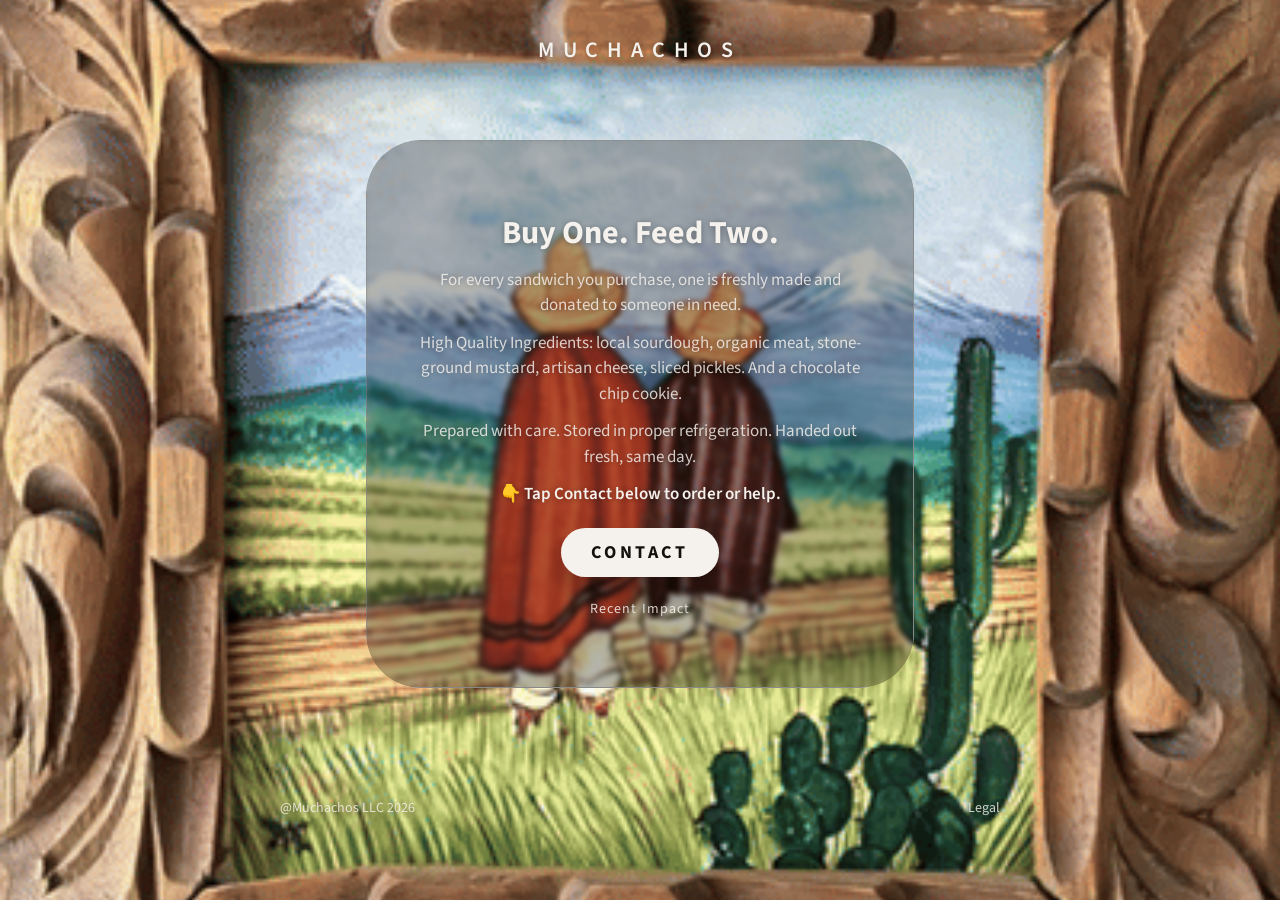
==== commit 4baca746: "Revert "Refine liquid glass UI with mobile polish and interaction effects" This reverts commit 79abd" ====
--- a/index.html
+++ b/index.html
@@ -3,99 +3,51 @@
   <head>
     <meta charset="utf-8" />
     <meta name="viewport" content="width=device-width, initial-scale=1" />
-    <title>Muchachos | Buy One. Feed Two.</title>
+    <title>Muchachos</title>
     <link rel="preconnect" href="https://fonts.googleapis.com" />
     <link rel="preconnect" href="https://fonts.gstatic.com" crossorigin />
     <link
-      href="https://fonts.googleapis.com/css2?family=Sora:wght@400;500;600;700&family=Syne:wght@500;700;800&display=swap"
+      href="https://fonts.googleapis.com/css2?family=Source+Sans+3:wght@400;600;700&display=swap"
       rel="stylesheet"
     />
     <link rel="stylesheet" href="styles.css" />
   </head>
-  <body class="home-page">
-    <div class="bg" aria-hidden="true"></div>
-
-    <header class="site-header" aria-label="Primary navigation">
-      <a class="brand" href="index.html" aria-label="Muchachos home">Muchachos</a>
-      <nav class="nav-links" aria-label="Site links">
-        <a href="index.html" aria-current="page">Home</a>
-        <a href="recent/">Recent</a>
-        <a href="legal.html">Legal</a>
-      </nav>
+  <body>
+    <header class="site-header" aria-label="Site header">
+      <a href="index.html" aria-label="Muchachos home">MUCHACHOS</a>
     </header>
-
-    <main class="page home-shell">
-      <section class="glass-panel hero-panel" data-reveal>
-        <div class="hero-copy">
-          <p class="eyebrow">Community-Funded Meals</p>
+    <div class="frame-container" aria-label="Framed artwork">
+      <img class="frame-image" src="public/frame.png" alt="" />
+      <div class="image-mask">
+        <img class="inner-image" src="public/artwork.jpg" alt="" />
+        <div class="text-overlay">
           <h1>Buy One. Feed Two.</h1>
           <p>
-            For every sandwich you purchase, one is freshly made and donated to someone in need.
+            For every sandwich you purchase, one is freshly made and donated to
+            someone in need.
           </p>
           <p>
-            High quality ingredients: local sourdough, organic meat, stone-ground mustard, artisan
-            cheese, sliced pickles, and a chocolate chip cookie.
+            High Quality Ingredients: local sourdough, organic meat, stone-ground
+            mustard, artisan cheese, sliced pickles. And a chocolate chip cookie.
           </p>
-          <p>Prepared with care, refrigerated safely, and handed out fresh on the same day.</p>
-          <ul class="hero-stats" aria-label="Impact highlights">
-            <li>
-              <strong>100+</strong>
-              <span>sandwiches in latest run</span>
-            </li>
-            <li>
-              <strong>2x</strong>
-              <span>meals funded per purchase</span>
-            </li>
-            <li>
-              <strong>same day</strong>
-              <span>prepped and distributed fresh</span>
-            </li>
-          </ul>
-          <div class="hero-actions">
-            <a
-              class="btn-primary"
-              href="mailto:parkerrevers@gmail.com?cc=mattrevers@yahoo.com&subject=Muchachos%20contact%20form"
-              data-tilt
-              >Contact</a
-            >
-            <a class="btn-secondary" href="recent/" data-tilt>Recent Impact</a>
-          </div>
+          <p>
+            Prepared with care. Stored in proper refrigeration. 
+            Handed out fresh, same day.
+          </p>
+          <p class="cta">👇 Tap Contact below to order or help.</p>
+          <a
+            class="contact-button"
+            href="mailto:parkerrevers@gmail.com?cc=mattrevers@yahoo.com&subject=Muchachos%20contact%20form"
+            >Contact</a
+          >
+          <a class="recent-link" href="recent/">Recent Impact</a>
         </div>
+      </div>
+    </div>
 
-        <div class="hero-media" aria-label="Recent impact gallery">
-          <figure class="media-card media-main" data-tilt>
-            <img
-              src="public/recent/recent-01.png"
-              alt="Packaged sandwiches on a table ready for distribution."
-              loading="eager"
-            />
-          </figure>
-          <figure class="media-card media-top" data-tilt>
-            <img
-              src="public/recent/recent-03.png"
-              alt="A kitchen where sandwiches are prepared."
-              loading="lazy"
-            />
-          </figure>
-          <figure class="media-card media-bottom" data-tilt>
-            <img
-              src="public/recent/recent-04.png"
-              alt="A storage bin filled with freshly prepared sandwiches."
-              loading="lazy"
-            />
-          </figure>
-          <div class="glass-chip" data-tilt>
-            <strong>100 donated</strong>
-            <span>from the latest distribution</span>
-          </div>
-        </div>
-      </section>
-    </main>
-
-    <footer class="site-footer glass-panel" data-reveal>
+    <footer class="site-footer">
       <span class="footer-left">@Muchachos LLC 2026</span>
       <a class="footer-right" href="legal.html">Legal</a>
     </footer>
-    <script src="app.js" defer></script>
   </body>
 </html>
--- a/styles.css
+++ b/styles.css
@@ -1,569 +1,702 @@
 :root {
-  --bg-deep: #040f22;
-  --bg-mid: #0a1e3f;
-  --bg-soft: #1f4b7e;
-  --text: #f2f8ff;
-  --text-muted: rgba(224, 239, 255, 0.9);
-  --text-soft: rgba(189, 212, 234, 0.9);
-  --line-soft: rgba(255, 255, 255, 0.27);
-  --line-strong: rgba(255, 255, 255, 0.42);
-  --glass-fill: rgba(184, 219, 255, 0.14);
-  --glass-fill-strong: rgba(203, 232, 255, 0.25);
-  --glass-shadow: 0 24px 72px rgba(1, 8, 24, 0.5);
-  --glass-inset: inset 0 1px 0 rgba(255, 255, 255, 0.62), inset 0 -1px 0 rgba(255, 255, 255, 0.12);
-  --blur: 26px;
-  --radius-xl: 32px;
-  --radius-lg: 22px;
-  --radius-md: 14px;
-  --safe-top: max(env(safe-area-inset-top), 0px);
-  --safe-bottom: max(env(safe-area-inset-bottom), 0px);
-  --header-width: min(95vw, 1120px);
-  --page-width: min(95vw, 1100px);
-  --scroll-progress: 0;
-}
-
-*,
-*::before,
-*::after {
+  --bg: #111111;
+  --text: #f5f2ed;
+  --text-muted: rgba(245, 242, 237, 0.82);
+  --overlay: rgba(0, 0, 0, 0.28);
+  --frame-ratio: 1 / 1;
+  --frame-max: 720px;
+  --frame-inset: 12%;
+  --frame-inset-ratio: 0.12;
+  --frame-size: min(84vw, var(--frame-max), calc(100vh - 160px));
+  --overlay-scale: calc(1 - (var(--frame-inset-ratio) * 2));
+  --overlay-size: calc(var(--frame-size) * var(--overlay-scale));
+  --frame-radius: 10%;
+  --card: rgba(10, 10, 10, 0.92);
+  --border: rgba(245, 242, 237, 0.18);
+}
+
+* {
   box-sizing: border-box;
 }
 
-html,
 body {
-  min-height: 100%;
-}
-
-body {
-  margin: 0;
-  position: relative;
-  overflow-x: hidden;
-  color: var(--text);
-  font-family: "Sora", "Avenir Next", "Segoe UI", sans-serif;
-  background:
-    radial-gradient(circle at 15% 12%, rgba(121, 193, 255, 0.33), transparent 35%),
-    radial-gradient(circle at 83% 12%, rgba(113, 235, 219, 0.26), transparent 30%),
-    radial-gradient(circle at 53% 90%, rgba(112, 132, 255, 0.26), transparent 42%),
-    linear-gradient(140deg, var(--bg-deep), var(--bg-mid) 58%, var(--bg-soft));
-}
-
-body.home-page,
-body.legal-page,
-body.recent-page {
+  margin: 0;
+  min-height: 100vh;
   display: flex;
   flex-direction: column;
   align-items: center;
-}
-
-body.legal-page {
-  background:
-    radial-gradient(circle at 20% 10%, rgba(120, 203, 255, 0.27), transparent 34%),
-    radial-gradient(circle at 84% 84%, rgba(129, 154, 255, 0.22), transparent 40%),
-    linear-gradient(145deg, #071025, #102a4c 56%, #2a4f7d);
-}
-
-body.recent-page {
-  background:
-    radial-gradient(circle at 18% 14%, rgba(109, 229, 212, 0.25), transparent 36%),
-    radial-gradient(circle at 88% 16%, rgba(141, 190, 255, 0.33), transparent 34%),
-    linear-gradient(146deg, #031024, #0e2a4b 54%, #255985);
-}
-
-body::before,
-body::after {
-  content: "";
-  position: fixed;
-  border-radius: 50%;
-  pointer-events: none;
-  z-index: -4;
-  filter: blur(12px);
-}
-
-body::before {
-  width: clamp(240px, 34vw, 480px);
-  height: clamp(240px, 34vw, 480px);
-  right: -9vw;
-  top: 5vh;
-  background: radial-gradient(circle at 35% 35%, rgba(194, 243, 255, 0.57), rgba(83, 166, 255, 0));
-  animation: orb-float-a 15s ease-in-out infinite;
-}
-
-body::after {
-  width: clamp(280px, 40vw, 560px);
-  height: clamp(280px, 40vw, 560px);
-  left: -11vw;
-  bottom: -14vh;
-  background: radial-gradient(circle at 62% 30%, rgba(169, 206, 255, 0.53), rgba(94, 137, 255, 0));
-  animation: orb-float-b 19s ease-in-out infinite;
-}
-
-.bg {
-  position: fixed;
-  inset: -4%;
+  justify-content: center;
   background-image: url("public/background.gif");
   background-size: cover;
   background-position: center;
-  opacity: 0.18;
-  mix-blend-mode: screen;
-  filter: saturate(1.1) contrast(1.04) blur(1px);
-  transform: scale(1.05);
-  z-index: -5;
+  background-repeat: no-repeat;
+  color: var(--text);
+  font-family: "Source Sans 3", "Noto Sans", sans-serif;
+  overflow: hidden;
+}
+
+.legal-page {
+  justify-content: flex-start;
+  overflow: auto;
 }
 
 .site-header {
   position: fixed;
-  top: calc(var(--safe-top) + clamp(8px, 2.2vw, 18px));
+  top: clamp(16px, 3vw, 28px);
   left: 50%;
   transform: translateX(-50%);
-  width: var(--header-width);
-  display: flex;
-  align-items: center;
-  justify-content: space-between;
-  gap: clamp(8px, 1.8vw, 14px);
-  padding: clamp(8px, 1.5vw, 12px) clamp(11px, 1.9vw, 22px);
-  border-radius: 999px;
-  border: 1px solid var(--line-strong);
-  background:
-    linear-gradient(145deg, rgba(255, 255, 255, 0.32), rgba(255, 255, 255, 0.12)),
-    var(--glass-fill);
-  box-shadow: var(--glass-shadow), var(--glass-inset);
-  backdrop-filter: blur(calc(var(--blur) + 3px)) saturate(180%);
-  -webkit-backdrop-filter: blur(calc(var(--blur) + 3px)) saturate(180%);
-  z-index: 80;
-  isolation: isolate;
-  transition: box-shadow 0.35s ease, transform 0.35s ease, background 0.35s ease, border-color 0.35s ease;
-}
-
-.site-header.is-scrolled {
-  border-color: rgba(255, 255, 255, 0.5);
-  background:
-    linear-gradient(145deg, rgba(255, 255, 255, 0.39), rgba(255, 255, 255, 0.14)),
-    rgba(169, 211, 255, 0.2);
-  box-shadow: 0 26px 70px rgba(2, 8, 24, 0.56), var(--glass-inset);
-  transform: translateX(-50%) translateY(-1px) scale(0.996);
-}
-
-.site-header::after {
-  content: "";
+  font-size: clamp(16px, 2.6vw, 22px);
+  letter-spacing: 0.4em;
+  text-transform: uppercase;
+  color: var(--text);
+  font-weight: 600;
+  z-index: 2;
+  text-align: center;
+  pointer-events: auto;
+  text-shadow: 0 1px 6px rgba(0, 0, 0, 0.35);
+}
+
+.site-header a {
+  color: inherit;
+  text-decoration: none;
+  display: inline-flex;
+  align-items: center;
+  justify-content: center;
+  padding: 6px 10px;
+}
+
+.frame-container {
+  position: relative;
+  display: flex;
+  align-items: center;
+  justify-content: center;
+  width: var(--frame-size);
+  aspect-ratio: var(--frame-ratio);
+  max-height: var(--frame-size);
+}
+
+.frame-image {
+  width: 100%;
+  height: auto;
+  display: block;
+  pointer-events: none;
+  user-select: none;
+}
+
+.image-mask {
   position: absolute;
-  inset: -140% 58% -140% -42%;
-  background: linear-gradient(120deg, rgba(255, 255, 255, 0.58), rgba(255, 255, 255, 0));
-  pointer-events: none;
-  opacity: 0.55;
-  z-index: 0;
-  transform: translateX(calc((var(--scroll-progress) - 0.5) * 44%)) rotate(8deg);
-  will-change: transform;
-}
-
-.site-header > * {
-  position: relative;
-  z-index: 1;
-}
-
-.brand {
-  color: var(--text);
-  text-decoration: none;
-  text-transform: uppercase;
-  font-family: "Syne", "Sora", sans-serif;
-  font-size: clamp(13px, 2vw, 18px);
-  font-weight: 700;
-  letter-spacing: 0.19em;
-  white-space: nowrap;
-}
-
-.nav-links {
-  display: flex;
-  align-items: center;
-  gap: 7px;
-  flex-wrap: nowrap;
-}
-
-.nav-links a {
-  color: var(--text);
-  text-decoration: none;
-  text-transform: uppercase;
-  letter-spacing: 0.12em;
-  font-size: 11px;
-  font-weight: 600;
-  min-height: 40px;
-  min-width: 74px;
-  display: inline-flex;
-  align-items: center;
-  justify-content: center;
-  padding: 0 14px;
-  border-radius: 999px;
-  border: 1px solid rgba(255, 255, 255, 0.26);
-  background:
-    linear-gradient(150deg, rgba(255, 255, 255, 0.18), rgba(255, 255, 255, 0.06)),
-    rgba(255, 255, 255, 0.08);
-  transition: transform 0.24s ease, border-color 0.24s ease, background 0.24s ease;
-}
-
-.nav-links a[aria-current="page"] {
-  border-color: rgba(255, 255, 255, 0.54);
-  background:
-    linear-gradient(150deg, rgba(255, 255, 255, 0.34), rgba(255, 255, 255, 0.11)),
-    rgba(201, 226, 255, 0.18);
-}
-
-.nav-links a:hover,
-.nav-links a:focus-visible {
-  transform: translateY(-1px);
-  border-color: rgba(255, 255, 255, 0.44);
-  background:
-    linear-gradient(150deg, rgba(255, 255, 255, 0.3), rgba(255, 255, 255, 0.09)),
-    rgba(192, 223, 255, 0.16);
-}
-
-.page {
-  width: var(--page-width);
-  padding: calc(var(--safe-top) + clamp(92px, 12.6vw, 132px)) 0 clamp(20px, 4vw, 38px);
-}
-
-.home-shell,
-.legal-shell,
-.recent-shell {
-  display: flex;
-  justify-content: center;
-}
-
-.glass-panel {
-  position: relative;
+  inset: var(--frame-inset);
   overflow: hidden;
-  border-radius: var(--radius-xl);
-  border: 1px solid var(--line-soft);
-  background:
-    linear-gradient(157deg, rgba(255, 255, 255, 0.31), rgba(255, 255, 255, 0.06) 61%),
-    var(--glass-fill);
-  box-shadow: var(--glass-shadow), var(--glass-inset);
-  backdrop-filter: blur(var(--blur)) saturate(174%);
-  -webkit-backdrop-filter: blur(var(--blur)) saturate(174%);
-}
-
-.glass-panel::before {
-  content: "";
-  position: absolute;
-  inset: 0;
-  pointer-events: none;
-  background:
-    linear-gradient(180deg, rgba(255, 255, 255, 0.34), rgba(255, 255, 255, 0) 44%),
-    repeating-linear-gradient(
-      0deg,
-      rgba(255, 255, 255, 0.03) 0px,
-      rgba(255, 255, 255, 0.03) 1px,
-      rgba(255, 255, 255, 0) 1px,
-      rgba(255, 255, 255, 0) 3px
-    );
-  mix-blend-mode: soft-light;
-  opacity: 0.56;
-  z-index: 0;
-}
-
-.glass-panel::after {
-  content: "";
-  position: absolute;
-  inset: -120% 42% auto -38%;
-  height: 185%;
-  background: linear-gradient(120deg, rgba(255, 255, 255, 0.46), rgba(255, 255, 255, 0));
-  transform: translateX(calc((var(--scroll-progress) - 0.5) * 22%)) rotate(10deg);
-  pointer-events: none;
-  opacity: 0.48;
-  z-index: 0;
-  will-change: transform;
-}
-
-.glass-panel > * {
-  position: relative;
-  z-index: 1;
-}
-
-.hero-panel {
-  width: 100%;
-  padding: clamp(22px, 3.6vw, 42px);
-  display: grid;
-  grid-template-columns: 1.05fr 0.95fr;
-  gap: clamp(18px, 3.6vw, 40px);
-}
-
-.hero-copy {
-  display: grid;
-  align-content: center;
-  gap: 12px;
-}
-
-.eyebrow {
-  margin: 0;
-  color: var(--text-soft);
-  font-size: 12px;
-  text-transform: uppercase;
-  letter-spacing: 0.2em;
-}
-
-.hero-copy h1 {
-  margin: 0;
-  font-family: "Syne", "Sora", sans-serif;
-  font-size: clamp(34px, 7vw, 68px);
-  line-height: 0.93;
-  letter-spacing: -0.03em;
-}
-
-.hero-copy p {
-  margin: 0;
-  color: var(--text-muted);
-  font-size: clamp(14px, 1.78vw, 17px);
-  line-height: 1.58;
-  max-width: 57ch;
-}
-
-.hero-stats {
-  list-style: none;
-  margin: 6px 0 0;
-  padding: 0;
-  display: grid;
-  gap: 8px;
-  grid-template-columns: repeat(3, minmax(0, 1fr));
-}
-
-.hero-stats li {
-  min-height: 76px;
-  border-radius: var(--radius-md);
-  border: 1px solid rgba(255, 255, 255, 0.28);
-  background:
-    linear-gradient(152deg, rgba(255, 255, 255, 0.22), rgba(255, 255, 255, 0.06)),
-    rgba(175, 210, 248, 0.12);
-  padding: 11px;
-  display: grid;
-  gap: 4px;
-  align-content: center;
-}
-
-.hero-stats strong {
-  text-transform: uppercase;
-  letter-spacing: 0.08em;
-  font-size: clamp(12px, 1.45vw, 15px);
-}
-
-.hero-stats span {
-  color: var(--text-soft);
-  font-size: 11px;
-  line-height: 1.4;
-}
-
-.hero-actions {
-  margin-top: 8px;
-  display: flex;
-  flex-wrap: wrap;
-  gap: 10px;
-}
-
-.btn-primary,
-.btn-secondary {
-  min-height: 44px;
-  padding: 0 18px;
-  border-radius: 999px;
-  display: inline-flex;
-  align-items: center;
-  justify-content: center;
-  text-decoration: none;
-  text-transform: uppercase;
-  letter-spacing: 0.13em;
-  font-size: 12px;
-  font-weight: 600;
-  transition: transform 0.24s ease, box-shadow 0.24s ease, background 0.24s ease;
-}
-
-.btn-primary {
-  color: #031022;
-  background: linear-gradient(142deg, #f4fbff, #cce8ff);
-  box-shadow: 0 12px 24px rgba(159, 217, 255, 0.4);
-}
-
-.btn-secondary {
-  color: var(--text);
-  border: 1px solid rgba(255, 255, 255, 0.35);
-  background:
-    linear-gradient(152deg, rgba(255, 255, 255, 0.24), rgba(255, 255, 255, 0.08)),
-    rgba(174, 212, 255, 0.11);
-}
-
-.btn-primary:hover,
-.btn-primary:focus-visible,
-.btn-secondary:hover,
-.btn-secondary:focus-visible {
-  transform: translateY(-1px);
-  box-shadow: 0 16px 30px rgba(2, 10, 26, 0.42);
-}
-
-.hero-media {
-  position: relative;
-  min-height: clamp(330px, 36vw, 452px);
-}
-
-.media-card {
-  position: absolute;
-  margin: 0;
-  overflow: hidden;
-  border-radius: var(--radius-lg);
-  border: 1px solid rgba(255, 255, 255, 0.35);
-  background: rgba(255, 255, 255, 0.08);
-  box-shadow: 0 22px 44px rgba(2, 8, 23, 0.4), inset 0 1px 0 rgba(255, 255, 255, 0.35);
-}
-
-.media-card img {
+  border-radius: var(--frame-radius);
+  display: flex;
+}
+
+.inner-image {
   width: 100%;
   height: 100%;
   object-fit: cover;
   display: block;
 }
 
-.media-main {
-  inset: 8% 6% 10% 8%;
-}
-
-.media-top {
-  top: 0;
-  right: 0;
-  width: 43%;
-  aspect-ratio: 1 / 1;
-}
-
-.media-bottom {
-  left: 0;
-  bottom: 0;
-  width: 38%;
-  aspect-ratio: 1 / 1;
-}
-
-.glass-chip {
+.text-overlay {
   position: absolute;
-  right: 14px;
-  bottom: 14px;
-  z-index: 3;
-  max-width: 244px;
+  inset: 0;
+  display: flex;
+  flex-direction: column;
+  justify-content: center;
+  align-items: center;
+  padding: clamp(28px, 5vw, 48px);
+  text-align: center;
+  background: var(--overlay);
+  backdrop-filter: blur(2px);
+  gap: clamp(6px, 1.8vw, 12px);
+}
+
+.text-overlay h1 {
+  margin: 0;
+  font-size: clamp(20px, 3.2vw, 32px);
+  font-weight: 700;
+  color: var(--text);
+  text-shadow: 0 1px 6px rgba(0, 0, 0, 0.35);
+}
+
+.text-overlay p {
+  margin: 0;
+  font-size: clamp(13px, 2.1vw, 17px);
+  line-height: 1.5;
+  color: var(--text-muted);
+  text-shadow: 0 1px 6px rgba(0, 0, 0, 0.3);
+}
+
+.text-overlay .cta {
+  font-weight: 600;
+  color: var(--text);
+  text-shadow: 0 1px 6px rgba(0, 0, 0, 0.35);
+}
+
+.contact-button {
+  margin-top: 8px;
+  padding: 12px 30px;
+  border-radius: 999px;
+  background: var(--text);
+  color: #14110c;
+  font-size: clamp(14px, 2.2vw, 18px);
+  font-weight: 700;
+  text-decoration: none;
+  text-transform: uppercase;
+  letter-spacing: 0.2em;
+  transition: transform 0.2s ease, box-shadow 0.2s ease;
+  box-shadow: 0 16px 30px rgba(0, 0, 0, 0.32);
+}
+
+.contact-button:hover,
+.contact-button:focus-visible {
+  transform: translateY(-2px);
+  box-shadow: 0 20px 36px rgba(0, 0, 0, 0.4);
+}
+
+.recent-link {
+  margin-top: 10px;
+  font-size: clamp(12px, 1.9vw, 14px);
+  letter-spacing: 0.08em;
+  color: var(--text);
+  text-decoration: none;
+  text-underline-offset: 4px;
+  opacity: 0.85;
+  transition: opacity 0.2s ease, transform 0.2s ease;
+  display: inline-flex;
+  align-items: center;
+  gap: 6px;
+}
+
+.recent-link:hover,
+.recent-link:focus-visible {
+  opacity: 1;
+  text-decoration: underline;
+  transform: translateY(-1px);
+}
+
+.site-footer {
+  display: flex;
+  justify-content: space-between;
+  width: var(--frame-size);
+  padding: 24px 0 28px;
+  font-size: 14px;
+  color: var(--text-muted);
+  text-shadow: 0 1px 6px rgba(0, 0, 0, 0.35);
+}
+
+.site-footer.impact-footer {
+  flex-direction: column;
+  align-items: stretch;
+  gap: 18px;
+}
+
+.footer-meta {
+  display: flex;
+  align-items: center;
+  justify-content: space-between;
+  gap: 12px;
+}
+
+.impact {
   display: grid;
-  gap: 3px;
-  border-radius: 14px;
-  border: 1px solid rgba(255, 255, 255, 0.34);
-  background:
-    linear-gradient(154deg, rgba(255, 255, 255, 0.38), rgba(255, 255, 255, 0.08)),
-    var(--glass-fill-strong);
-  box-shadow: 0 14px 30px rgba(3, 10, 26, 0.35);
-  padding: 11px 14px;
-  backdrop-filter: blur(20px) saturate(172%);
-  -webkit-backdrop-filter: blur(20px) saturate(172%);
-}
-
-.glass-chip strong {
-  font-size: 13px;
-  text-transform: uppercase;
-  letter-spacing: 0.11em;
-}
-
-.glass-chip span {
-  font-size: 11px;
-  color: var(--text-soft);
-}
-
-.content-panel {
-  width: min(100%, 920px);
-  padding: clamp(22px, 4vw, 38px);
-}
-
-.content-panel h1 {
-  margin: 0 0 12px;
-  font-family: "Syne", "Sora", sans-serif;
-  font-size: clamp(30px, 5vw, 50px);
-  letter-spacing: 0.01em;
-}
-
-.content-panel p {
-  margin: 0 0 12px;
-  color: var(--text-muted);
-  line-height: 1.66;
-}
-
-.content-panel .lede {
-  color: #f8fdff;
-  font-size: clamp(15px, 2.2vw, 18px);
-  line-height: 1.56;
-  max-width: 62ch;
-}
-
-.content-panel p:last-child {
-  margin-bottom: 0;
-}
-
-.content-panel strong {
-  color: var(--text);
-  font-weight: 600;
-}
-
-.footer-link {
-  color: var(--text);
-  text-underline-offset: 4px;
-}
-
-.recent-content {
-  display: grid;
-  gap: 20px;
-}
-
-.recent-entry {
+  gap: 12px;
+}
+
+.impact-title {
+  margin: 0;
+  font-size: 12px;
+  text-transform: uppercase;
+  letter-spacing: 0.32em;
+  color: var(--text);
+}
+
+.impact-list {
+  list-style: none;
+  margin: 0;
+  padding: 0;
   display: grid;
   gap: 16px;
 }
 
+.impact-item {
+  border: 1px solid var(--border);
+  border-radius: 18px;
+  padding: 14px;
+  background: rgba(12, 12, 12, 0.7);
+  box-shadow: 0 18px 38px rgba(0, 0, 0, 0.35);
+}
+
+.impact-meta {
+  display: flex;
+  flex-direction: column;
+  gap: 6px;
+  margin-bottom: 12px;
+}
+
+.impact-date {
+  font-size: 12px;
+  text-transform: uppercase;
+  letter-spacing: 0.18em;
+  color: var(--text-muted);
+}
+
+.impact-description {
+  font-size: 15px;
+  color: var(--text);
+}
+
+.impact-carousel {
+  overflow-x: auto;
+  scroll-snap-type: x mandatory;
+  -webkit-overflow-scrolling: touch;
+}
+
+.impact-track {
+  display: grid;
+  grid-auto-flow: column;
+  grid-auto-columns: clamp(200px, 38vw, 320px);
+  gap: 12px;
+  padding-bottom: 4px;
+}
+
+.impact-track img {
+  width: 100%;
+  height: 100%;
+  aspect-ratio: 4 / 3;
+  object-fit: cover;
+  border-radius: 14px;
+  border: 1px solid rgba(255, 255, 255, 0.12);
+  scroll-snap-align: start;
+  box-shadow: 0 12px 24px rgba(0, 0, 0, 0.35);
+}
+
+.footer-right {
+  color: inherit;
+}
+
+.site-footer a.footer-right {
+  text-decoration: none;
+  text-underline-offset: 4px;
+}
+
+.site-footer a.footer-right:hover,
+.site-footer a.footer-right:focus-visible {
+  text-decoration: underline;
+}
+
+.modal {
+  position: fixed;
+  inset: 0;
+  display: flex;
+  align-items: center;
+  justify-content: center;
+  opacity: 0;
+  pointer-events: none;
+  transition: opacity 0.2s ease;
+  z-index: 4;
+}
+
+.modal:target {
+  opacity: 1;
+  pointer-events: auto;
+}
+
+.modal-backdrop {
+  position: absolute;
+  inset: 0;
+  background: rgba(0, 0, 0, 0.65);
+}
+
+.modal-card {
+  position: relative;
+  width: min(92vw, 520px);
+  background: var(--card);
+  border: 1px solid var(--border);
+  border-radius: 20px;
+  padding: clamp(20px, 4vw, 32px);
+  box-shadow: 0 30px 70px rgba(0, 0, 0, 0.45);
+  z-index: 1;
+}
+
+.modal-header {
+  display: flex;
+  align-items: center;
+  justify-content: space-between;
+  gap: 16px;
+  margin-bottom: 18px;
+}
+
+.modal-header h2 {
+  margin: 0;
+  font-size: clamp(20px, 3vw, 26px);
+  letter-spacing: 0.08em;
+  text-transform: uppercase;
+}
+
+.modal-close {
+  font-size: 28px;
+  text-decoration: none;
+  color: var(--text);
+  line-height: 1;
+}
+
+.contact-form {
+  display: grid;
+  gap: 14px;
+}
+
+.contact-form label {
+  display: grid;
+  gap: 6px;
+  font-size: 13px;
+  letter-spacing: 0.08em;
+  text-transform: uppercase;
+  color: var(--text-muted);
+}
+
+.contact-form input,
+.contact-form textarea {
+  width: 100%;
+  border-radius: 12px;
+  border: 1px solid var(--border);
+  background: rgba(255, 255, 255, 0.04);
+  color: var(--text);
+  padding: 10px 12px;
+  font-size: 15px;
+  font-family: inherit;
+}
+
+.contact-form textarea {
+  resize: vertical;
+}
+
+.contact-form button {
+  margin-top: 6px;
+  padding: 12px 18px;
+  border-radius: 999px;
+  border: none;
+  background: var(--text);
+  color: #14110c;
+  font-size: 14px;
+  font-weight: 700;
+  text-transform: uppercase;
+  letter-spacing: 0.18em;
+  cursor: pointer;
+}
+
+@media (max-width: 640px) {
+  :root {
+    --frame-size: min(92vw, calc(100vh - 140px));
+  }
+
+  .frame-container {
+    width: var(--frame-size);
+  }
+
+  .site-footer {
+    width: var(--frame-size);
+  }
+}
+
+@media (max-width: 420px) {
+  :root {
+    --frame-size: min(94vw, var(--frame-max), calc(100vh - 120px));
+    --frame-inset: 8%;
+    --frame-inset-ratio: 0.08;
+  }
+
+  .text-overlay {
+    gap: 4px;
+    padding: 14px;
+  }
+
+  .text-overlay h1 {
+    font-size: 18px;
+  }
+
+  .text-overlay p {
+    font-size: 11px;
+    line-height: 1.3;
+  }
+
+  .text-overlay .cta {
+    font-size: 11px;
+  }
+
+  .contact-button {
+    padding: 9px 18px;
+    font-size: 12px;
+    letter-spacing: 0.12em;
+  }
+
+  .recent-link {
+    font-size: 11px;
+    margin-top: 6px;
+  }
+}
+
+@media (max-height: 760px) {
+  .text-overlay {
+    padding: clamp(20px, 4vw, 32px);
+  }
+
+  .text-overlay h1 {
+    font-size: clamp(18px, 3vw, 28px);
+  }
+
+  .text-overlay p {
+    font-size: clamp(12px, 2vw, 16px);
+    line-height: 1.4;
+  }
+
+  .contact-button {
+    padding: 10px 24px;
+    font-size: clamp(13px, 2vw, 16px);
+    letter-spacing: 0.16em;
+  }
+}
+
+@media (max-height: 720px) {
+  .recent-page .carousel-viewport {
+    min-height: 130px;
+  }
+
+  .recent-page .carousel-slide img {
+    aspect-ratio: auto;
+    height: 100%;
+  }
+}
+
+@media (max-width: 360px), (max-height: 600px) {
+  :root {
+    --frame-size: min(96vw, var(--frame-max), calc(100vh - 110px));
+    --frame-inset: 8%;
+    --frame-inset-ratio: 0.08;
+  }
+
+  .site-header {
+    letter-spacing: 0.28em;
+    font-size: 14px;
+  }
+
+  .text-overlay {
+    gap: 2px;
+    padding: 12px;
+  }
+
+  .text-overlay h1 {
+    font-size: 15px;
+  }
+
+  .text-overlay p {
+    font-size: 10px;
+    line-height: 1.2;
+  }
+
+  .text-overlay .cta {
+    font-size: 10px;
+  }
+
+  .contact-button {
+    margin-top: 4px;
+    padding: 7px 14px;
+    font-size: 10px;
+    letter-spacing: 0.08em;
+  }
+
+  .recent-link {
+    margin-top: 6px;
+    font-size: 10px;
+  }
+
+  .recent-content {
+    gap: 12px;
+  }
+
+  .recent-entry {
+    gap: 12px;
+  }
+
+  .recent-meta h2 {
+    font-size: 12px;
+    letter-spacing: 0.1em;
+  }
+
+  .recent-page .carousel-viewport {
+    min-height: 110px;
+  }
+
+  .recent-page .carousel-slide img {
+    aspect-ratio: auto;
+    height: 100%;
+  }
+
+  .recent-page .content {
+    padding: 14px;
+  }
+
+  .site-footer {
+    font-size: 11px;
+    padding: 12px 0 16px;
+  }
+}
+
+.bg {
+  position: fixed;
+  inset: 0;
+  background-image: url("public/background.gif");
+  background-size: cover;
+  background-position: center;
+  filter: blur(2px) saturate(0.85);
+  transform: scale(1.02);
+  z-index: -2;
+}
+
+.page {
+  position: relative;
+  min-height: 100vh;
+  width: min(92vw, 960px);
+  margin: 0 auto;
+  padding: clamp(28px, 6vw, 48px) 0 clamp(44px, 10vw, 84px);
+  z-index: 0;
+}
+
+.page .site-footer {
+  width: 100%;
+}
+
+.site-title {
+  margin: 0 0 12px;
+  text-align: center;
+  letter-spacing: 0.4em;
+  text-transform: uppercase;
+  font-size: clamp(16px, 2.6vw, 22px);
+  color: var(--text);
+  text-decoration: none;
+  text-shadow: 0 1px 6px rgba(0, 0, 0, 0.35);
+}
+
+.content {
+  background: rgba(12, 12, 12, 0.82);
+  border: 1px solid var(--border);
+  border-radius: 24px;
+  padding: clamp(22px, 5vw, 40px);
+  box-shadow: 0 24px 60px rgba(0, 0, 0, 0.45);
+  line-height: 1.6;
+  margin-bottom: clamp(18px, 5vw, 32px);
+}
+
+.content h1 {
+  margin-top: 0;
+  text-transform: uppercase;
+  letter-spacing: 0.18em;
+}
+
+.content p {
+  color: var(--text-muted);
+  text-shadow: 0 1px 6px rgba(0, 0, 0, 0.25);
+}
+
+.recent-content {
+  display: flex;
+  flex-direction: column;
+  gap: 16px;
+  height: 100%;
+}
+
+.recent-page {
+  justify-content: center;
+  overflow: hidden;
+}
+
+.recent-page .page {
+  width: var(--frame-size);
+  min-height: auto;
+  padding: 0;
+  margin: 0;
+  display: flex;
+  flex-direction: column;
+  align-items: center;
+  gap: 20px;
+}
+
+.recent-page .content {
+  width: var(--overlay-size);
+  height: var(--overlay-size);
+  margin-bottom: 0;
+  padding: clamp(28px, 5vw, 48px);
+  overflow: hidden;
+  display: flex;
+  flex-direction: column;
+}
+
+.recent-entry {
+  display: flex;
+  flex-direction: column;
+  gap: 16px;
+  flex: 1;
+  min-height: 0;
+}
+
 .recent-meta {
   display: grid;
-  gap: 4px;
+  gap: 6px;
 }
 
 .recent-meta h2 {
   margin: 0;
-  font-size: clamp(16px, 2.5vw, 22px);
-  text-transform: uppercase;
-  letter-spacing: 0.12em;
+  font-size: clamp(16px, 2.4vw, 20px);
+  letter-spacing: 0.18em;
+  text-transform: uppercase;
+  color: var(--text);
 }
 
 .recent-meta p {
   margin: 0;
-  color: var(--text-soft);
+  color: var(--text-muted);
 }
 
 .recent-carousel {
   position: relative;
-  display: grid;
+  display: flex;
+  flex-direction: column;
+  align-items: center;
   gap: 12px;
+  flex: 1;
+  min-height: 0;
 }
 
 .carousel-viewport {
-  min-height: clamp(240px, 40vw, 430px);
+  width: 100%;
+  flex: 1;
+  min-height: 160px;
   overflow: hidden;
-  border-radius: var(--radius-lg);
-  border: 1px solid rgba(255, 255, 255, 0.27);
-  background:
-    linear-gradient(152deg, rgba(255, 255, 255, 0.2), rgba(255, 255, 255, 0.06)),
-    rgba(10, 23, 42, 0.34);
-  box-shadow: inset 0 1px 0 rgba(255, 255, 255, 0.22), 0 18px 44px rgba(2, 8, 21, 0.42);
+  border-radius: 28px;
+  background: rgba(0, 0, 0, 0.25);
+  box-shadow: 0 24px 50px rgba(0, 0, 0, 0.4);
 }
 
 .carousel-track {
   display: grid;
   grid-auto-flow: column;
   grid-auto-columns: 100%;
+  transition: transform 0.35s ease;
   height: 100%;
-  transition: transform 0.38s cubic-bezier(0.22, 0.76, 0.3, 1);
 }
 
 .carousel-slide {
   margin: 0;
+  height: 100%;
 }
 
 .carousel-slide img {
   width: 100%;
   height: 100%;
+  aspect-ratio: 4 / 3;
+  object-fit: cover;
   display: block;
-  object-fit: cover;
-  aspect-ratio: 4 / 3;
 }
 
 .carousel-btn {
@@ -572,28 +705,22 @@
   transform: translateY(-50%);
   width: 46px;
   height: 46px;
-  border: 1px solid rgba(255, 255, 255, 0.4);
-  border-radius: 999px;
-  background:
-    linear-gradient(152deg, rgba(255, 255, 255, 0.3), rgba(255, 255, 255, 0.1)),
-    rgba(174, 213, 255, 0.15);
-  backdrop-filter: blur(18px) saturate(170%);
-  -webkit-backdrop-filter: blur(18px) saturate(170%);
-  color: var(--text);
-  font-size: 24px;
+  border-radius: 50%;
+  border: 1px solid rgba(255, 255, 255, 0.22);
+  background: rgba(10, 10, 10, 0.7);
+  color: var(--text);
+  font-size: 26px;
   line-height: 1;
   cursor: pointer;
   display: grid;
   place-items: center;
-  transition: transform 0.22s ease, background 0.22s ease;
+  transition: transform 0.2s ease, background 0.2s ease;
 }
 
 .carousel-btn:hover,
 .carousel-btn:focus-visible {
   transform: translateY(-50%) scale(1.04);
-  background:
-    linear-gradient(152deg, rgba(255, 255, 255, 0.38), rgba(255, 255, 255, 0.12)),
-    rgba(199, 227, 255, 0.2);
+  background: rgba(10, 10, 10, 0.85);
 }
 
 .carousel-btn.prev {
@@ -616,295 +743,114 @@
   height: 8px;
   border-radius: 999px;
   border: none;
+  background: rgba(245, 242, 237, 0.35);
+  cursor: pointer;
   padding: 0;
-  cursor: pointer;
-  background: rgba(236, 247, 255, 0.38);
-  transition: transform 0.2s ease, background 0.2s ease;
-}
-
-.carousel-dot:hover,
-.carousel-dot:focus-visible {
-  transform: scale(1.14);
 }
 
 .carousel-dot.is-active {
-  background: #f3fbff;
-}
-
-.site-footer {
-  width: var(--page-width);
-  margin: 0 0 calc(var(--safe-bottom) + clamp(10px, 2.8vw, 28px));
-  padding: 14px 20px;
-  display: flex;
-  align-items: center;
-  justify-content: space-between;
-  gap: 12px;
-  font-size: 12px;
-  text-transform: uppercase;
-  letter-spacing: 0.12em;
-  color: var(--text-soft);
-}
-
-.footer-left,
-.footer-right {
-  white-space: nowrap;
-}
-
-.footer-right {
-  color: var(--text);
-}
-
-a.footer-right {
+  background: var(--text);
+}
+
+.content strong {
+  color: var(--text);
+}
+
+.footer-link {
+  color: var(--text);
   text-decoration: none;
-  text-underline-offset: 4px;
-}
-
-a.footer-right:hover,
-a.footer-right:focus-visible {
-  text-decoration: underline;
-}
-
-a:focus-visible,
-button:focus-visible,
-[tabindex]:focus-visible {
-  outline: 2px solid rgba(218, 240, 255, 0.95);
-  outline-offset: 2px;
-}
-
-.js [data-reveal] {
-  opacity: 1;
-  transform: none;
-}
-
-.js [data-reveal].is-visible {
-  opacity: 1;
-  transform: none;
-}
-
-[data-tilt] {
-  --tilt-x: 0deg;
-  --tilt-y: 0deg;
-  --tilt-z: 0px;
-  transform: perspective(1200px) rotateX(var(--tilt-x)) rotateY(var(--tilt-y)) translateZ(var(--tilt-z));
-  transform-style: preserve-3d;
-  transition: transform 0.28s ease;
-  will-change: transform;
-}
-
-[data-tilt].is-tilting {
-  transition: transform 0.1s linear;
-}
-
-@supports not ((backdrop-filter: blur(2px)) or (-webkit-backdrop-filter: blur(2px))) {
-  .site-header,
-  .glass-panel,
-  .glass-chip,
+}
+
+@media (max-height: 520px) {
+  :root {
+    --frame-size: min(94vw, var(--frame-max), calc(100vh - 80px));
+    --frame-inset: 8%;
+    --frame-inset-ratio: 0.08;
+  }
+
+  .site-header {
+    top: 10px;
+    font-size: 14px;
+    letter-spacing: 0.28em;
+  }
+
+  .text-overlay {
+    padding: 14px;
+    gap: 4px;
+  }
+
+  .text-overlay h1 {
+    font-size: 16px;
+  }
+
+  .text-overlay p {
+    font-size: 11px;
+    line-height: 1.3;
+  }
+
+  .contact-button {
+    padding: 8px 18px;
+    font-size: 11px;
+    letter-spacing: 0.12em;
+  }
+
+  .recent-link {
+    font-size: 11px;
+  }
+
+  .site-footer {
+    padding: 12px 0 16px;
+    font-size: 11px;
+  }
+
+  .recent-page .content {
+    padding: 16px;
+  }
+
+  .recent-meta h2 {
+    font-size: 13px;
+    letter-spacing: 0.12em;
+  }
+
+  .carousel-viewport {
+    border-radius: 18px;
+  }
+
   .carousel-btn {
-    background: rgba(22, 40, 68, 0.86);
-  }
-}
-
-@media (max-width: 1020px) {
-  .hero-panel {
-    grid-template-columns: 1fr;
-  }
-
-  .hero-media {
-    min-height: 360px;
-  }
-}
-
-@media (max-width: 760px) {
-  .site-header {
-    width: min(96vw, 720px);
-    padding: 8px 10px;
-  }
-
-  .brand {
+    width: 36px;
+    height: 36px;
+    font-size: 20px;
+  }
+}
+
+@media (max-width: 720px) {
+  .page {
+    width: min(92vw, 720px);
+    padding: clamp(20px, 6vw, 36px) 0;
+  }
+
+  .content {
+    border-radius: 18px;
+    padding: clamp(18px, 5vw, 28px);
+  }
+
+  .content h1 {
+    font-size: clamp(20px, 6vw, 28px);
     letter-spacing: 0.12em;
-    font-size: 13px;
-  }
-
-  .nav-links {
-    gap: 5px;
-  }
-
-  .nav-links a {
-    min-height: 36px;
-    min-width: 0;
-    font-size: 10px;
-    padding: 0 10px;
-    letter-spacing: 0.09em;
-  }
-
-  .page {
-    padding-top: calc(var(--safe-top) + 88px);
-  }
-
-  .hero-panel {
-    padding: 18px;
-    gap: 18px;
-  }
-
-  .hero-copy h1 {
-    font-size: clamp(30px, 10.2vw, 48px);
-  }
-
-  .hero-copy p {
-    font-size: 14px;
-  }
-
-  .hero-stats {
-    grid-template-columns: 1fr;
-  }
-
-  .hero-stats li {
-    min-height: 66px;
-  }
-
-  .hero-media {
-    min-height: 300px;
-  }
-
-  .media-main {
-    inset: 8% 4% 10% 4%;
-  }
-
-  .glass-chip {
-    left: 10px;
-    right: 10px;
-    max-width: none;
-  }
-
-  .content-panel {
-    padding: 20px;
-  }
-
-  .carousel-viewport {
-    min-height: 220px;
-  }
-
-  .carousel-btn {
-    width: 40px;
-    height: 40px;
-    font-size: 20px;
-  }
-}
-
-@media (max-width: 520px) {
-  .site-header {
-    width: min(97vw, 440px);
-    top: calc(var(--safe-top) + 7px);
-    border-radius: 20px;
-    padding: 9px;
-    display: grid;
-    grid-template-columns: 1fr;
-    gap: 7px;
-  }
-
-  .brand {
-    font-size: 12px;
-    letter-spacing: 0.08em;
-    justify-self: start;
-  }
-
-  .nav-links {
-    gap: 4px;
-    width: 100%;
-    justify-content: center;
-  }
-
-  .nav-links a {
-    min-height: 32px;
-    min-width: 0;
-    flex: 1;
-    padding: 0 6px;
-    font-size: 9px;
-    letter-spacing: 0.07em;
-  }
-
-  .page {
-    padding-top: calc(var(--safe-top) + 112px);
-  }
-
-  .hero-panel {
-    padding: 16px;
-    gap: 14px;
-  }
-
-  .hero-copy h1 {
-    font-size: clamp(32px, 11vw, 42px);
-    max-width: 9ch;
-  }
-
-  .hero-copy p {
-    font-size: 13px;
-  }
-
-  .hero-actions {
-    flex-direction: column;
-  }
-
-  .btn-primary,
-  .btn-secondary {
-    width: 100%;
-  }
-
-  .hero-media {
-    min-height: 250px;
-  }
-
-  .media-top {
-    width: 46%;
-  }
-
-  .media-bottom {
-    width: 42%;
   }
 
   .site-footer {
     flex-direction: column;
-    text-align: center;
-    font-size: 11px;
+    align-items: center;
     gap: 8px;
   }
-}
-
-@media (max-height: 680px) {
-  .page {
-    padding-top: calc(var(--safe-top) + 82px);
-  }
-
-  .hero-panel {
-    padding: 18px;
-  }
-}
-
-@media (prefers-reduced-motion: reduce) {
-  *,
-  *::before,
-  *::after {
-    animation: none !important;
-    transition: none !important;
-  }
-}
-
-@keyframes orb-float-a {
-  0%,
-  100% {
-    transform: translate3d(0, 0, 0) scale(1);
-  }
-  50% {
-    transform: translate3d(4%, -4%, 0) scale(1.04);
-  }
-}
-
-@keyframes orb-float-b {
-  0%,
-  100% {
-    transform: translate3d(0, 0, 0) scale(1);
-  }
-  50% {
-    transform: translate3d(-4%, 4%, 0) scale(1.06);
-  }
-}
+
+  .site-footer.impact-footer {
+    align-items: stretch;
+    gap: 16px;
+  }
+
+  .footer-meta {
+    flex-direction: column;
+  }
+}
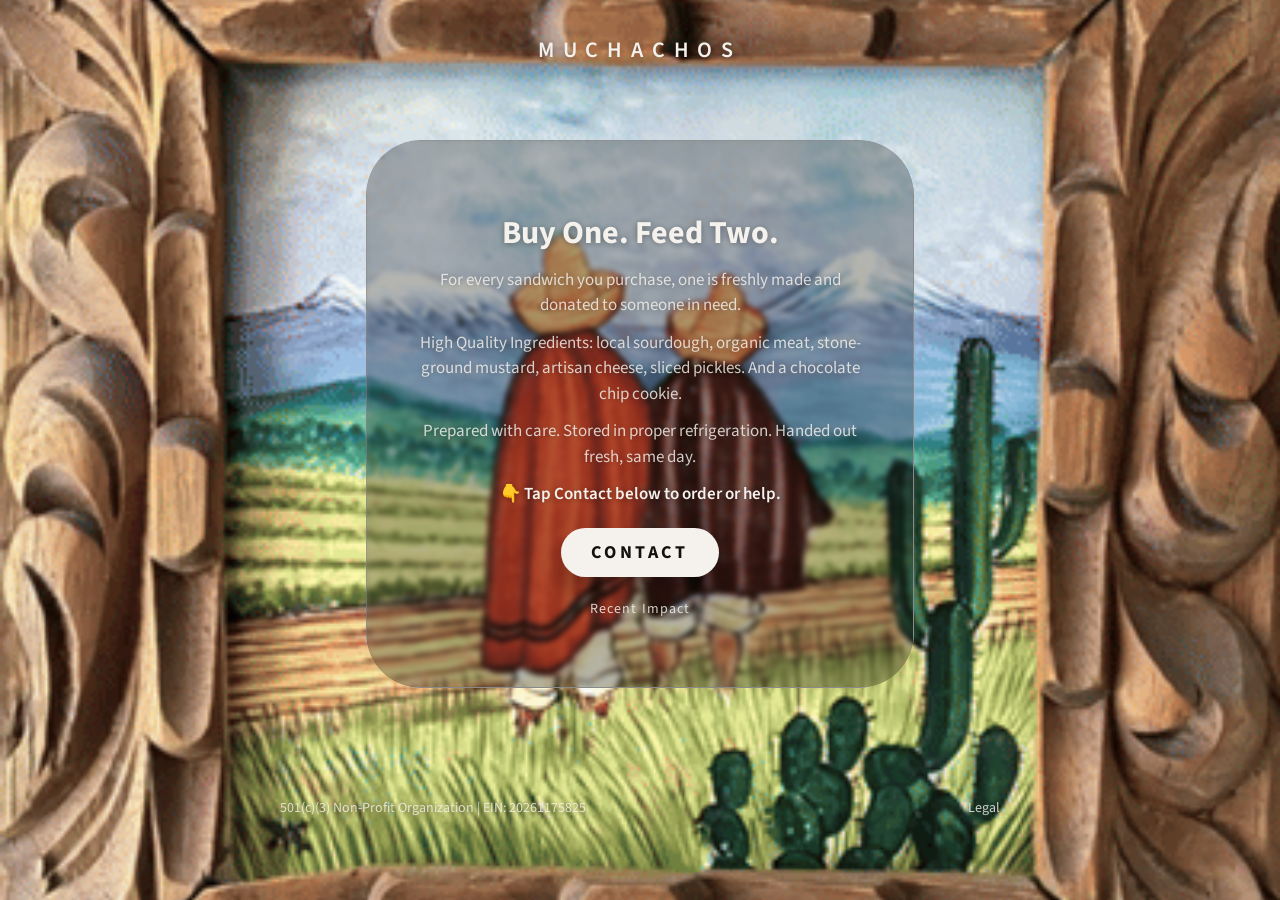
==== commit de26db4c: "Update footer with nonprofit tax reference" ====
--- a/index.html
+++ b/index.html
@@ -46,7 +46,7 @@
     </div>
 
     <footer class="site-footer">
-      <span class="footer-left">@Muchachos LLC 2026</span>
+      <span class="footer-left">501(c)(3) Non-Profit Organization | EIN: 20261175825</span>
       <a class="footer-right" href="legal.html">Legal</a>
     </footer>
   </body>
